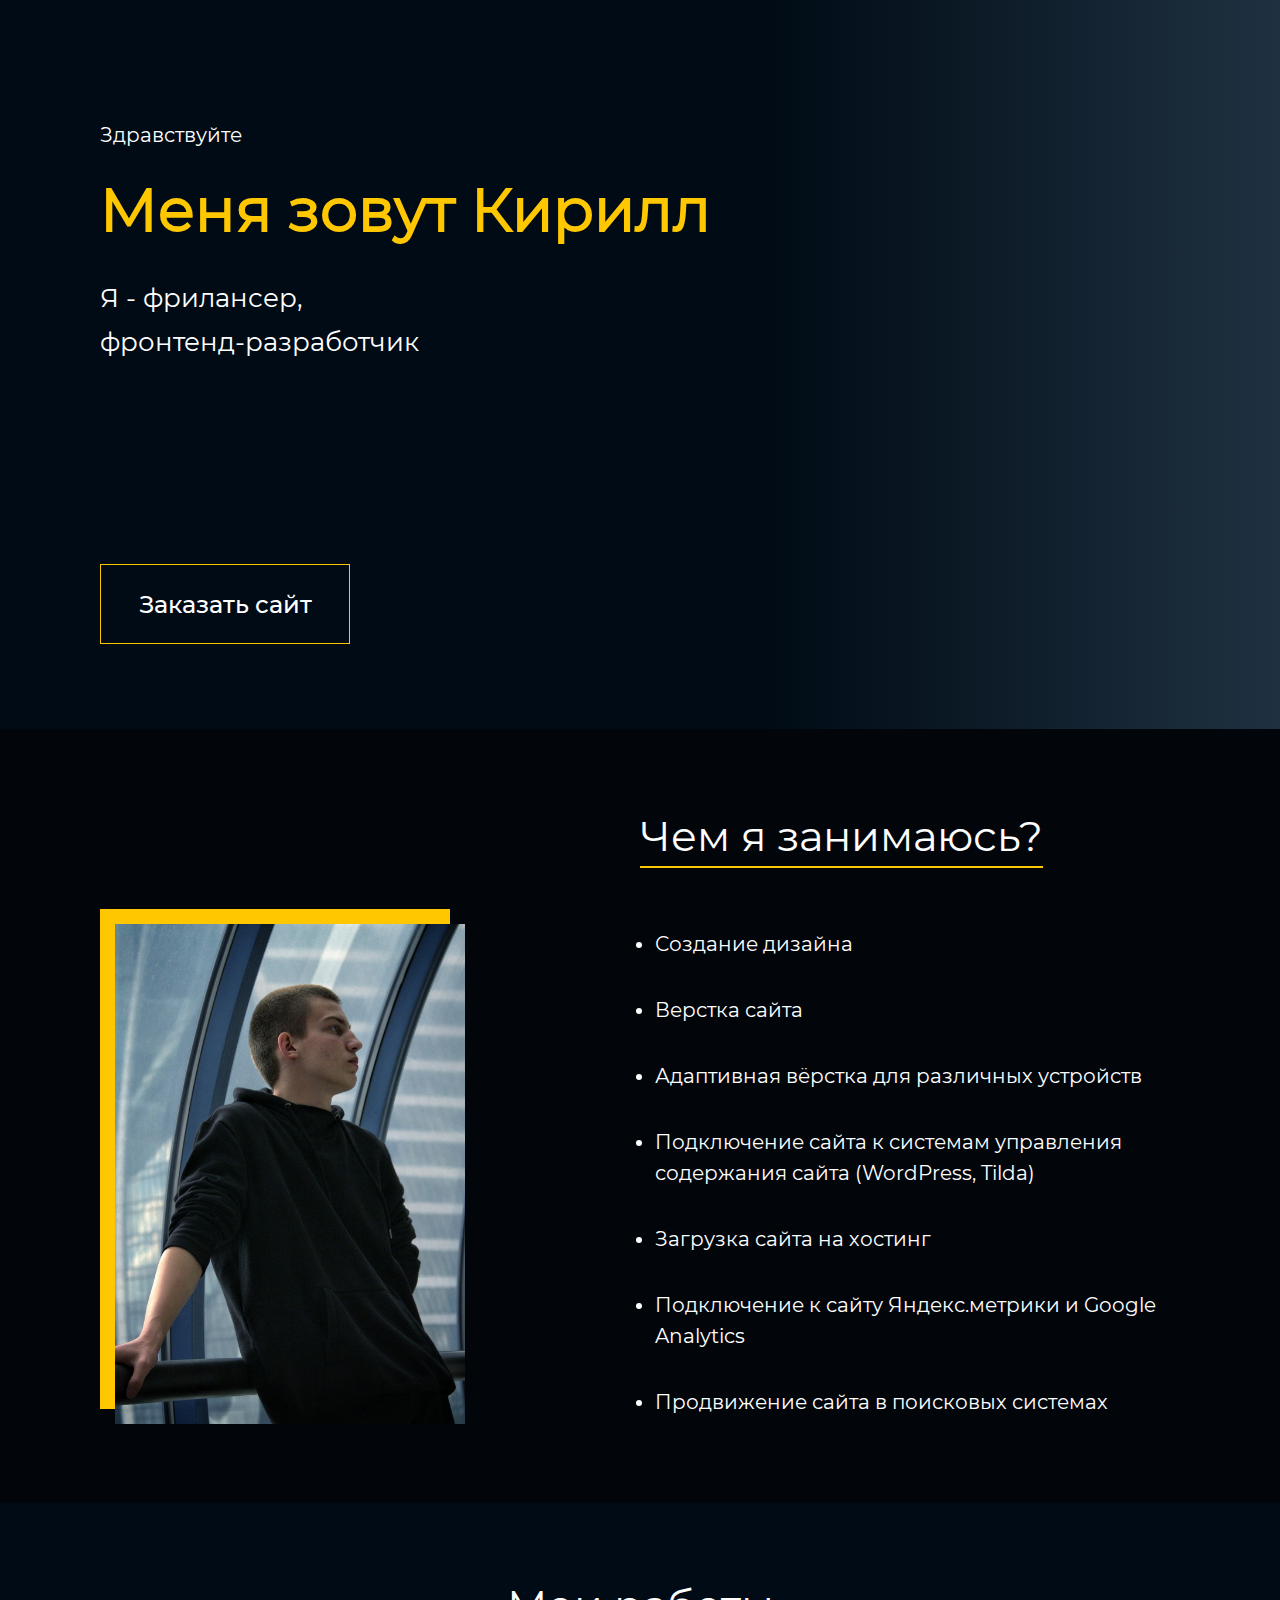
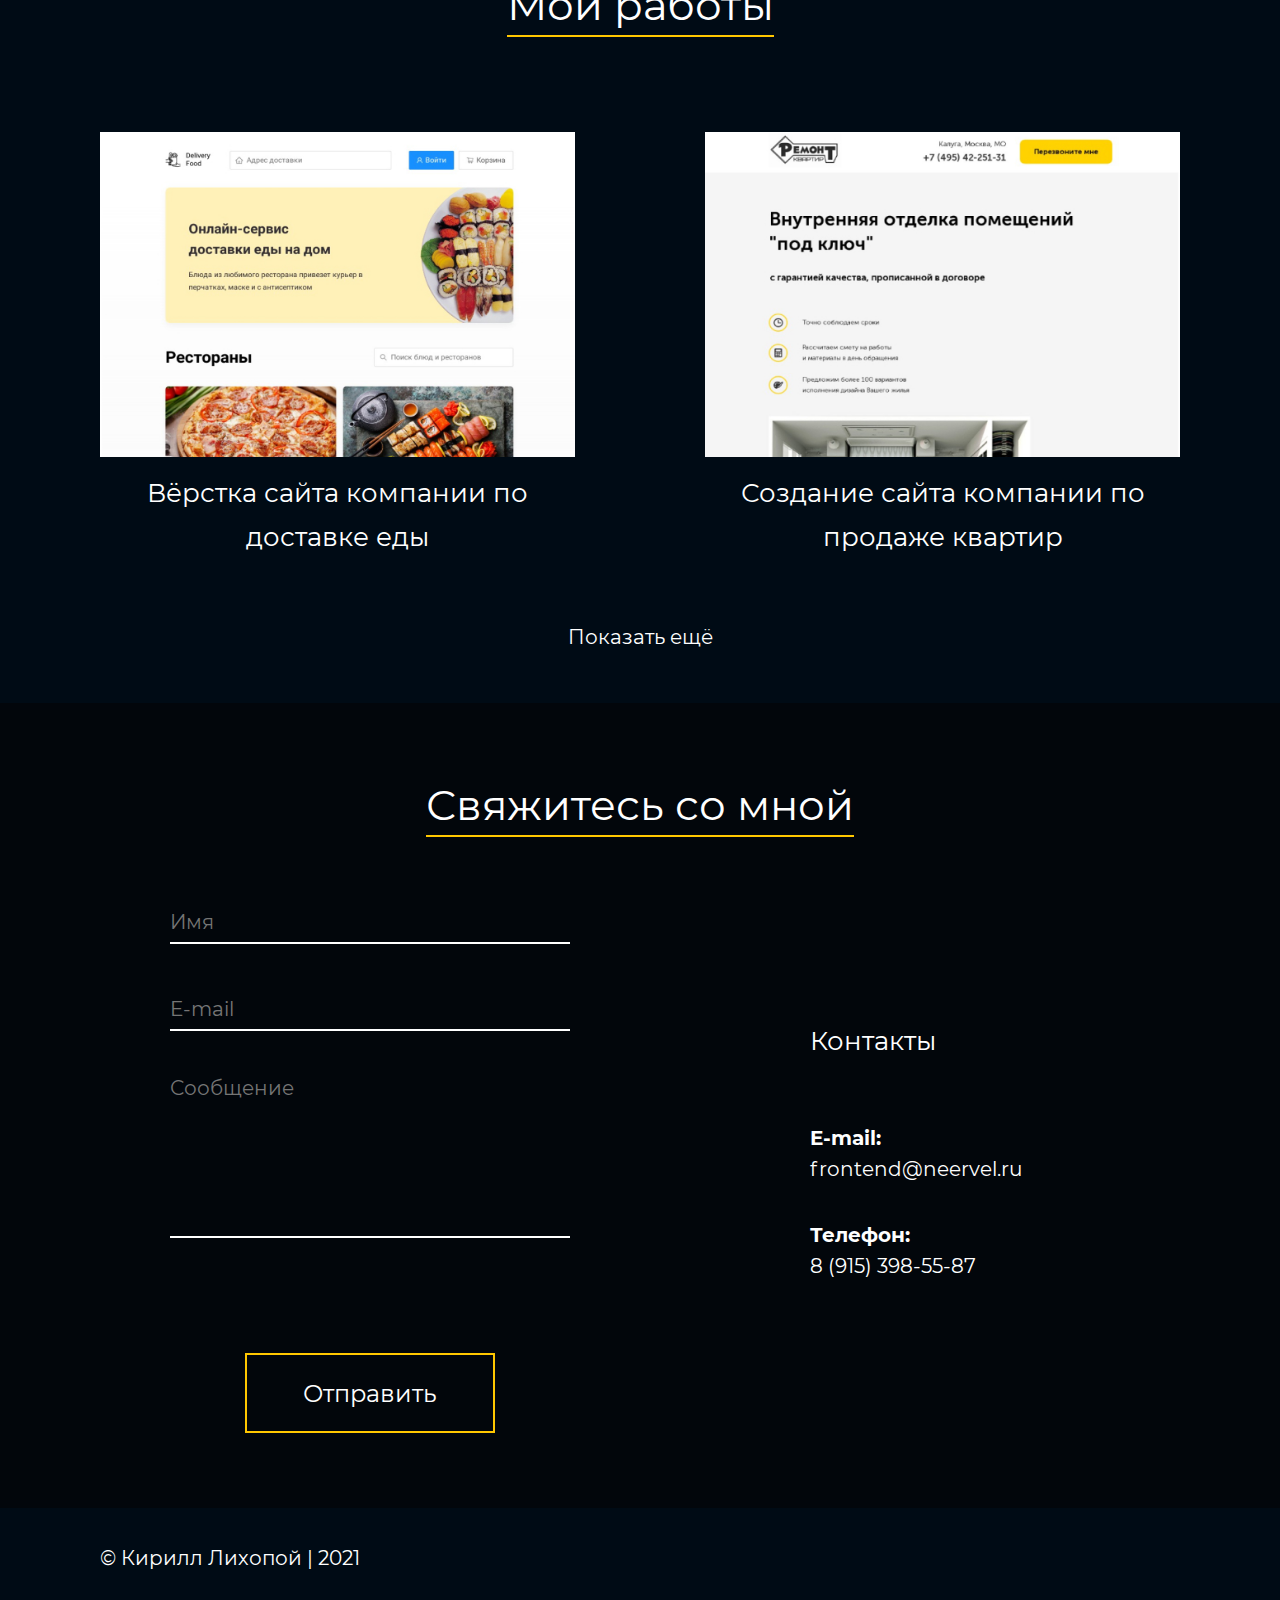
==== index.html @ 9862e2ae "change img & text in form" ====
<!DOCTYPE html>
<html lang="ru">
<head>
  <meta charset="UTF-8">
  <meta name="viewport" content="width='device-width', initial-scale=1.0">
  <link rel="stylesheet" href="css/style.css">
  <link rel="icon" href="img/logo.svg">
  <title>Фронтентд-разработчик | Neervel</title>
  <meta name="description" content="
  Фронтенд-разработчик Лихопой Кирилл. Занимаюсь созданием дизайна и версткой сайтов">
  <!-- Yandex.Metrika counter -->
  <script type="text/javascript" >
    (function(m,e,t,r,i,k,a){m[i]=m[i]||function(){(m[i].a=m[i].a||[]).push(arguments)};
    m[i].l=1*new Date();k=e.createElement(t),a=e.getElementsByTagName(t)[0],k.async=1,k.src=r,a.parentNode.insertBefore(k,a)})
    (window, document, "script", "https://mc.yandex.ru/metrika/tag.js", "ym");

    ym(68700280, "init", {
          clickmap:true,
          trackLinks:true,
          accurateTrackBounce:true,
          webvisor:true
    });
  </script>
  <noscript><div><img src="https://mc.yandex.ru/watch/68700280" style="position:absolute; left:-9999px;" alt="" /></div></noscript>
  <!-- /Yandex.Metrika counter -->
</head>
<body>
  <div class="hero">
    <div class="container">
      <div class="hero-block">
        <div class="hero-main">
          <div class="hero-text ">
            <p class="hero-text__intro text">Здравствуйте</p>
            <h1 class="hero-text__title title">Меня зовут Кирилл</h1>
            <p class="hero-text__subtitle subtitle">Я - фрилансер, фронтенд-разработчик</p>
          </div>
          <div class="hero-buttons">
            <button id="order" class="hero__order button">Заказать сайт</button>
          </div>
        </div>
      </div>
    </div>
  </div>
  <!-- /.hero -->
  <div class="skills">
    <div class="container">
      <div class="skills-block">
        <div class="skills-img">
          
        </div>
        <div class="skills-text">
          <p class="skills__title pre-title">Чем я занимаюсь?</p>
          <ul class="skills-list">
            <li class="skills-list__item text">Создание дизайна</li>
            <li class="skills-list__item text">Верстка сайта</li>
            <li class="skills-list__item text">Адаптивная вёрстка для различных устройств</li>
            <li class="skills-list__item text">Подключение сайта к системам управления содержания сайта (WordPress, Tilda)</li>
            <li class="skills-list__item text">Загрузка сайта на хостинг</li>
            <li class="skills-list__item text">Подключение к сайту Яндекс.метрики и Google Analytics</li>
            <li class="skills-list__item text">Продвижение сайта в поисковых системах</li>
          </ul>
        </div>
      </div>
    </div>
  </div>
  <!-- /.skills -->
  <div class="works">
    <div class="container">
      <div id="worksBlock" class="works-block">
        <p class="works__title pre-title">Мои работы</p>
        <div class="works-cards">
          <div id="card" class="works-card">
            <div id="cardInfo" class="works-card-info hidden">
              <div class="works-card-content">
                <p class="works-card-info__text text">Lorem ipsum dolor sit amet consectetur adipisicing elit. Inventore, iure.</p>
                <a href="https://neervel.github.io/delivery_food/" class="works-card-info__link" target="blank">Ссылка</a>
              </div>
            </div>
            <img src="img/card-1.jpg" alt="card-1" class="works-card__img">
            <p class="works-card__text subtitle">Вёрстка сайта компании по доставке еды</p>
          </div>
          <!-- /.card-1 -->
          <div class="works-card">
            <div id="cardInfo" class="works-card-info hidden">
              <div class="works-card-content">
                <p class="works-card-info__text text">Lorem ipsum dolor sit amet consectetur adipisicing elit. Inventore, iure.</p>
                <a href="https://neervel.github.io/web-work/" class="works-card-info__link" target="blank">Ссылка</a>
              </div>
            </div>
            <img src="img/card-2.jpg" alt="card-2" class="works-card__img">
            <p class="works-card__text subtitle">Создание сайта компании по продаже квартир</p>
          </div>
          <!-- /.card-2 -->
        </div>
        
        <div id="hiddenCards" class="works-hidden">
          <div id="card" class="works-card">
            <div id="cardInfo" class="works-card-info hidden">
              <div class="works-card-content">
                <p class="works-card-info__text text">Lorem ipsum dolor sit amet consectetur adipisicing elit. Inventore, iure.</p>
                <a href="https://neervel.github.io/wine_universe/" class="works-card-info__link" target="blank">Ссылка</a>
              </div>
            </div>
            <img src="img/card-3.jpg" alt="card-3" class="works-card__img">
            <p class="works-card__text subtitle">Вёрстка сайта на тематику вина</p>
          </div>
          <!-- /.card-3 -->
          <div id="card" class="works-card last">
            <div id="cardInfo" class="works-card-info hidden">
              <div class="works-card-content">
                <p class="works-card-info__text text">Lorem ipsum dolor sit amet consectetur adipisicing elit. Inventore, iure.</p>
                <a href="https://neervel.github.io/spacexyz/" class="works-card-info__link" target="blank">Ссылка</a>
              </div>
            </div>
            <img src="img/card-4.jpg" alt="card-4" class="works-card__img">
            <p class="works-card__text subtitle">Редизайн сайта компании SpaceX</p>
          </div>
          <!-- /.card-4 -->
        </div>
        <p id="showMore" class="works__more text">Показать ещё</p>
      </div>
    </div>
  </div>
  <!-- /.works -->
  <div class="contacts">
    <div class="container">
      <div id="contactsBlock" class="contacts-block">
        <p class="contacts__title pre-title">Свяжитесь со мной</p>
        <div class="contacts-main">
          <form action="php/mail.php" method="POST" id="form" class="contacts-form">
            <input name="name" id="nameInput" type="text" placeholder="Имя" class="contacts-form__name">
            <input name="email" type="text" placeholder="E-mail" class="contacts-form__mail">
            <textarea name="message" id="message" rows="10" cols="45" class="contacts-form__msg scrollpane" placeholder="Сообщение"></textarea>
            <button type="submit" class="contacts-form__button button" ym(68700280,'reachGoal','sendFeedback')>Отправить</button>
          </form>
          <div class="contacts-text">
            <div class="contacts-text-main">
              <p class="contacts-text__title subtitle">Контакты</p>
              <div class="contacts-text-email">
                <p class="contacts-text-email__title text">E-mail:</p>
                <a href="mailto:frontend@neervel.ru" class="contacts-text-email__text text">frontend@neervel.ru</a>
              </div>
              <div class="contacts-text-phone">
                <p class="contacts-text-phone__title text">Телефон:</p>
                <a href="tel:89153985587" class="contacts-text-phone__text text">8 (915) 398-55-87</a>
              </div>
            </div>
          </div>
        </div>
      </div>
    </div>
  </div>
  <!-- /.contacts -->
  <div class="footer">
    <div class="container">
      <p class="footer-text text">© Кирилл Лихопой | 2021</p>
    </div>
  </div>
  <!-- /.footer -->
  <script src="js/jquery.min.js"></script>
  <script src="js/jquery.validate.min.js"></script>
  <script src="js/script.js"></script>
</body>
</html>
---- css/style.css ----
@font-face {
  font-family: "Montserrat";
  src: url("../fonts/Montserrat-Regular.ttf") format("truetype");
  font-style: normal;
  font-weight: normal;
}

@font-face {
  font-family: "Montserrat-Bold";
  src: url("../fonts/Montserrat-Bold.ttf") format("truetype");
  font-style: normal;
  font-weight: normal;
}

@font-face {
  font-family: "Montserrat-Medium";
  src: url("../fonts/Montserrat-Medium.ttf") format("truetype");
  font-style: normal;
  font-weight: normal;
}

body, h1, h2, h3, h4, h5, h6, p {
  margin: 0;
}

body {
  -webkit-box-sizing: border-box;
          box-sizing: border-box;
  color: #ffffff;
  font-family: Montserrat, sans-serif;
  cursor: default;
}

input.error, textarea.error {
  margin-bottom: 10px;
  border-bottom: 2px solid red;
}

#nameInput-error, #email-error, #message-error {
  height: 20px;
  margin-bottom: 15px;
  font-size: 16px;
  text-align: center;
}

@media (max-width: 860px) {
  #nameInput-error, #email-error, #message-error {
    max-width: 300px;
    font-size: 16px;
  }
}

@media (max-width: 640px) {
  #nameInput-error, #email-error, #message-error {
    font-size: 15px;
  }
}

@media (max-width: 460px) {
  #nameInput-error, #email-error, #message-error {
    font-size: 14px;
  }
}

.container {
  margin: 0 100px;
}

.button {
  height: 80px;
  width: 250px;
  border: none;
  font-size: 24px;
  text-align: center;
  font-family: Montserrat, sans-serif;
}

.button:focus {
  outline: none;
}

.button:hover {
  cursor: pointer;
}

a {
  color: #ffffff;
  text-decoration: none;
}

.title {
  font-size: 60px;
}

.pre-title {
  font-size: 42px;
  line-height: 54px;
  position: relative;
}

.pre-title::after {
  position: absolute;
  content: "";
  height: 2px;
  width: 100%;
  background-color: #FFC700;
  left: 0;
  bottom: -5px;
}

.subtitle {
  font-size: 26px;
  line-height: 44px;
}

.text {
  font-size: 20px;
  line-height: 31px;
}

.footer {
  background-color: #000B15;
  height: 100px;
  display: -webkit-box;
  display: -ms-flexbox;
  display: flex;
  -webkit-box-align: center;
      -ms-flex-align: center;
          align-items: center;
  -webkit-box-pack: justify;
      -ms-flex-pack: justify;
          justify-content: space-between;
}

.hidden {
  opacity: 0;
  visibility: hidden;
  -webkit-transition: .2s;
  transition: .2s;
}

.visible {
  opacity: 1;
  visibility: visible;
  -webkit-transition: 0.2s;
  transition: 0.2s;
}

@media (max-width: 1200px) {
  .container {
    margin: 0 75px;
  }
  .button {
    height: 70px;
    width: 230px;
    font-size: 22px;
  }
}

@media (max-width: 860px) {
  .container {
    margin: 0 50px;
  }
  .title {
    font-size: 45px;
  }
  .pre-title {
    font-size: 28px;
    line-height: 48px;
  }
  .subtitle {
    font-size: 22px;
    line-height: 37px;
  }
  .text {
    font-size: 18px;
    line-height: 27px;
  }
  .button {
    height: 60px;
    width: 190px;
    font-size: 18px;
  }
  .footer {
    height: 80px;
  }
  .footer-text {
    font-size: 18px;
  }
}

@media (max-width: 640px) {
  .container {
    margin: 0 auto;
    width: 90%;
  }
  .button {
    height: 50px;
    width: 160px;
    font-size: 16px;
    border: 1px solid #FFC700;
  }
  .title {
    font-size: 30px;
  }
  .pre-title {
    font-size: 24px;
    line-height: 41px;
  }
  .subtitle {
    font-size: 20px;
    line-height: 34px;
  }
  .text {
    font-size: 18px;
    line-height: 31px;
  }
}

@media (max-width: 460px) {
  .button {
    height: 50px;
    width: 150px;
    font-size: 14px;
  }
  .title {
    font-size: 26px;
  }
  .pre-title {
    font-size: 20px;
    line-height: 34px;
  }
  .subtitle {
    font-size: 18px;
    line-height: 31px;
  }
  .text {
    font-size: 16px;
    line-height: 27px;
  }
  .footer {
    height: 60px;
  }
  .footer-text {
    font-size: 14px;
  }
}

.hero {
  background-color: #000B15;
  background: -webkit-gradient(linear, left top, right top, color-stop(60%, #000B15), to(#1F3141));
  background: linear-gradient(90deg, #000B15 60%, #1F3141 100%);
}

.hero-block {
  display: -webkit-box;
  display: -ms-flexbox;
  display: flex;
  -webkit-box-align: center;
      -ms-flex-align: center;
          align-items: center;
  -webkit-box-pack: justify;
      -ms-flex-pack: justify;
          justify-content: space-between;
  background: url(../img/me.png);
  background-size: contain;
  background-size: 600px;
  background-repeat: no-repeat;
  background-position-x: right;
  background-position-y: bottom;
}

.hero-text {
  margin-top: 120px;
  margin-bottom: 200px;
}

.hero-text__intro {
  margin-bottom: 22px;
}

.hero-text__title {
  color: #FFC700;
  margin-bottom: 30px;
}

.hero-text__subtitle {
  max-width: 350px;
}

.hero-buttons {
  margin-bottom: 85px;
}

.hero__order {
  background-color: rgba(0, 0, 0, 0);
  color: #ffffff;
  font-family: Montserrat-Medium, sans-serif;
  -webkit-transition: 0.3s;
  transition: 0.3s;
  border: 1px solid #FFC700;
}

.hero__order:hover {
  background-color: #FFC700;
  color: #000000;
  border: 2px solid #FFC700;
  font-family: Montserrat-Medium, sans-serif;
  -webkit-transition: 0.3s;
  transition: 0.3s;
}

.hero__works {
  font-size: 24px;
  margin-right: 0;
  background-color: rgba(0, 0, 0, 0);
  color: #ffffff;
  font-family: Montserrat-Medium, sans-serif;
  -webkit-transition: 0.3s;
  transition: 0.3s;
  display: inline-block;
  position: relative;
}

.hero__works::after {
  position: absolute;
  content: "";
  height: 1px;
  width: 0%;
  background-color: #ffffff;
  left: 0;
  bottom: -5px;
  -webkit-transition: 0.2s;
  transition: 0.2s;
}

.hero__works:hover {
  cursor: pointer;
}

.hero__works:hover::after {
  width: 100%;
}

@media (max-width: 1240px) {
  .hero-block {
    background-size: 460px;
  }
}

@media (max-width: 1200px) {
  .hero-text {
    margin-top: 120px;
    margin-bottom: 150px;
  }
  .hero-text__subtitle {
    max-width: 350px;
  }
  .hero__works {
    font-size: 22px;
  }
}

@media (max-width: 1080px) {
  .hero-block {
    background-size: 400px;
  }
}

@media (max-width: 860px) {
  .hero-block {
    background-size: 300px;
  }
  .hero-text {
    margin-top: 100px;
    margin-bottom: 120px;
  }
  .hero-text__subtitle {
    max-width: 270px;
  }
  .hero-buttons {
    margin-bottom: 80px;
  }
  .hero__order {
    margin-right: 25px;
  }
  .hero__works {
    font-size: 18px;
  }
}

@media (max-width: 640px) {
  .hero-block {
    background: none;
  }
  .hero-text {
    margin-top: 70px;
    margin-bottom: 70px;
  }
  .hero-text__subtitle {
    max-width: 250px;
  }
  .hero__order {
    margin-right: 0;
  }
  .hero__order:hover {
    background-color: rgba(0, 0, 0, 0);
    border: 1px solid #FFC700;
    color: #ffffff;
    -webkit-transform: none;
            transform: none;
  }
  .hero__works {
    display: none;
  }
}

@media (max-width: 460px) {
  .hero-text {
    margin: 50px 0;
  }
  .hero-text__intro {
    margin-bottom: 15px;
  }
  .hero-text__title {
    margin-bottom: 10px;
  }
  .hero-text__subtitle {
    max-width: 230px;
  }
  .hero-buttons {
    max-width: 130px;
    margin-bottom: 50px;
  }
}

.skills {
  background-color: #02060B;
}

.skills-block {
  display: -webkit-box;
  display: -ms-flexbox;
  display: flex;
  -webkit-box-align: center;
      -ms-flex-align: center;
          align-items: center;
  -webkit-box-pack: justify;
      -ms-flex-pack: justify;
          justify-content: space-between;
}

.skills-img {
  margin-top: 115px;
  height: 500px;
  width: 350px;
  margin-left: 15px;
  position: relative;
}

.skills-img::before, .skills-img::after {
  position: absolute;
  content: "";
  height: 500px;
  width: 350px;
}

.skills-img::before {
  left: -15px;
  bottom: 15px;
  background-color: #FFC700;
  -webkit-transition: 0.2s;
  transition: 0.2s;
}

.skills-img::after {
  left: 0;
  bottom: 0;
  background: url("../img/about.jpg");
  background-size: cover;
  background-position-x: -50px;
}

.skills-img:hover::before {
  left: -20px;
  bottom: 20px;
}

.skills-text {
  margin-top: 80px;
  margin-bottom: 50px;
  -ms-flex-preferred-size: 50%;
      flex-basis: 50%;
}

.skills__title {
  margin-bottom: 50px;
  display: inline-block;
}

.skills-list {
  padding-left: 15px;
  max-width: 550px;
}

.skills-list__item {
  margin-bottom: 35px;
}

@media (max-width: 1200px) {
  .skills-text {
    -ms-flex-preferred-size: 50%;
        flex-basis: 50%;
  }
  .skills-list {
    max-width: 400px;
  }
  .skills-list__item {
    margin-bottom: 25px;
  }
  .skills-img {
    margin-top: 80px;
    height: 450px;
    width: 325px;
  }
  .skills-img::before, .skills-img::after {
    height: 450px;
    width: 325px;
  }
}

@media (max-width: 1000px) {
  .skills-text {
    margin-top: 50px;
  }
  .skills__title {
    margin-bottom: 35px;
  }
  .skills-img {
    margin-top: 50px;
    height: 400px;
    width: 300px;
  }
  .skills-img::before, .skills-img::after {
    height: 400px;
    width: 300px;
  }
}

@media (max-width: 860px) {
  .skills-img {
    margin-right: 60px;
    height: 350px;
    width: 225px;
  }
  .skills-img::before, .skills-img::after {
    height: 350px;
    width: 225px;
  }
  .skills__title {
    margin-bottom: 20px;
  }
  .skills-list {
    padding-left: 0;
  }
  .skills-list__item {
    margin-bottom: 15px;
  }
}

@media (max-width: 640px) {
  .skills-img {
    display: none;
  }
  .skills-text {
    margin: 0 auto;
    max-width: 350px;
    -ms-flex-preferred-size: 100%;
        flex-basis: 100%;
    margin-top: 25px;
    margin-bottom: 25px;
    text-align: center;
  }
  .skills-list {
    list-style: none;
  }
  .skills-list__item {
    margin-bottom: 45px;
  }
}

@media (max-width: 460px) {
  .skills-text {
    max-width: 275px;
  }
}

.works {
  background-color: #000B15;
}

.works-block {
  display: -webkit-box;
  display: -ms-flexbox;
  display: flex;
  -webkit-box-align: center;
      -ms-flex-align: center;
          align-items: center;
  -webkit-box-pack: justify;
      -ms-flex-pack: justify;
          justify-content: space-between;
  -webkit-box-orient: vertical;
  -webkit-box-direction: normal;
      -ms-flex-flow: column;
          flex-flow: column;
  -webkit-box-pack: center;
      -ms-flex-pack: center;
          justify-content: center;
  padding-top: 75px;
  padding-bottom: 50px;
}

.works-title {
  display: inline-block;
}

.works-hidden {
  width: 100%;
  display: -webkit-box;
  display: -ms-flexbox;
  display: flex;
  -webkit-box-align: center;
      -ms-flex-align: center;
          align-items: center;
  -webkit-box-pack: justify;
      -ms-flex-pack: justify;
          justify-content: space-between;
  display: none;
  -ms-flex-wrap: wrap;
      flex-wrap: wrap;
}

.works-card {
  width: 570px;
  height: 510px;
  margin-bottom: 90px;
  -webkit-transition: -webkit-transform 0.2s linear;
  transition: -webkit-transform 0.2s linear;
  transition: transform 0.2s linear;
  transition: transform 0.2s linear, -webkit-transform 0.2s linear;
  position: relative;
}

.works-card:hover {
  cursor: pointer;
}

.works-card:nth-child(odd) {
  margin-right: 50px;
}

.works-card__img {
  height: 400px;
  width: 570px;
}

.works-card__text {
  margin: 0 auto;
  padding-top: 10px;
  height: 100px;
  max-width: 405px;
  text-align: center;
}

.works-card-info {
  position: absolute;
  left: 0;
  top: 0;
  width: 100%;
  height: 400px;
  background-color: rgba(0, 0, 0, 0.8);
}

.works-card-info__text {
  margin-bottom: 50px;
}

.works-card-content {
  padding: 50px 30px;
}

.works-card:hover {
  -webkit-transform: scale(1.05);
          transform: scale(1.05);
}

.works-cards {
  margin-top: 100px;
  display: -webkit-box;
  display: -ms-flexbox;
  display: flex;
  -webkit-box-align: center;
      -ms-flex-align: center;
          align-items: center;
  -webkit-box-pack: justify;
      -ms-flex-pack: justify;
          justify-content: space-between;
  -ms-flex-wrap: wrap;
      flex-wrap: wrap;
  width: 100%;
}

.works-hide {
  display: -webkit-box;
  display: -ms-flexbox;
  display: flex;
  -webkit-box-align: center;
      -ms-flex-align: center;
          align-items: center;
  -webkit-box-pack: justify;
      -ms-flex-pack: justify;
          justify-content: space-between;
  width: 100%;
  -ms-flex-wrap: wrap;
      flex-wrap: wrap;
}

.works__more {
  display: inline-block;
}

.works__more:hover {
  cursor: pointer;
}

@media (max-width: 1400px) {
  .works-card {
    width: 475px;
    height: 400px;
  }
  .works-card__img {
    height: 325px;
    width: 475px;
  }
  .works-card__text {
    height: 75px;
    max-width: 450px;
  }
  .works-card-info {
    height: 325px;
  }
}

@media (max-width: 1200px) {
  .works-card {
    width: 400px;
    height: 350px;
  }
  .works-card__img {
    height: 275px;
    width: 400px;
  }
  .works-card__text {
    height: 75px;
    max-width: 375px;
  }
  .works-card-info {
    height: 275px;
  }
}

@media (max-width: 1020px) {
  .works-hidden {
    -webkit-box-orient: vertical;
    -webkit-box-direction: normal;
        -ms-flex-flow: column;
            flex-flow: column;
  }
  .works-block {
    padding-top: 50px;
    padding-bottom: 40px;
  }
  .works-card {
    width: 575px;
    height: 510px;
    margin-bottom: 75px;
  }
  .works-card:nth-child(odd) {
    margin-right: 0;
  }
  .works-card__img {
    height: 400px;
    width: 575px;
  }
  .works-card__text {
    height: 100px;
    max-width: 405px;
  }
  .works-card-info {
    height: 400px;
  }
  .works-cards {
    margin-top: 75px;
    -webkit-box-orient: vertical;
    -webkit-box-direction: normal;
        -ms-flex-flow: column;
            flex-flow: column;
  }
  .works-hide {
    -webkit-box-orient: vertical;
    -webkit-box-direction: normal;
        -ms-flex-flow: column;
            flex-flow: column;
  }
}

@media (max-width: 860px) {
  .works-card {
    width: 475px;
    height: 400px;
  }
  .works-card__img {
    height: 325px;
    width: 475px;
  }
  .works-card__text {
    height: 75px;
    max-width: 450px;
  }
  .works-card-info {
    height: 325px;
  }
}

@media (max-width: 640px) {
  .works-block {
    padding-bottom: 30px;
  }
  .works-card {
    width: 400px;
    height: 350px;
    margin-bottom: 50px;
  }
  .works-card__img {
    height: 275px;
    width: 400px;
  }
  .works-card__text {
    height: 75px;
    max-width: 375px;
  }
  .works-card-info {
    height: 275px;
  }
}

@media (max-width: 460px) {
  .works-card {
    width: 280px;
    height: 275px;
  }
  .works-card__img {
    height: 200px;
    width: 280px;
  }
  .works-card__text {
    height: 75px;
    max-width: 250px;
  }
  .works-card-info {
    height: 200px;
  }
  .works-card-content {
    padding: 20px 20px;
  }
  .works-cards {
    margin-bottom: 50px;
  }
}

.contacts {
  background-color: #02060B;
}

.contacts-block {
  padding: 75px 0;
  display: -webkit-box;
  display: -ms-flexbox;
  display: flex;
  -webkit-box-align: center;
      -ms-flex-align: center;
          align-items: center;
  -webkit-box-pack: justify;
      -ms-flex-pack: justify;
          justify-content: space-between;
  -webkit-box-orient: vertical;
  -webkit-box-direction: normal;
      -ms-flex-flow: column;
          flex-flow: column;
}

.contacts__title {
  margin-bottom: 70px;
}

.contacts-main {
  display: -webkit-box;
  display: -ms-flexbox;
  display: flex;
  -webkit-box-align: center;
      -ms-flex-align: center;
          align-items: center;
  -webkit-box-pack: justify;
      -ms-flex-pack: justify;
          justify-content: space-between;
  -webkit-box-pack: center;
      -ms-flex-pack: center;
          justify-content: center;
  width: 100%;
  -ms-flex-wrap: wrap;
      flex-wrap: wrap;
}

.contacts-form {
  display: -webkit-box;
  display: -ms-flexbox;
  display: flex;
  -webkit-box-align: center;
      -ms-flex-align: center;
          align-items: center;
  -webkit-box-pack: justify;
      -ms-flex-pack: justify;
          justify-content: space-between;
  -webkit-box-orient: vertical;
  -webkit-box-direction: normal;
      -ms-flex-flow: column;
          flex-flow: column;
  -ms-flex-preferred-size: 50%;
      flex-basis: 50%;
}

.contacts-form__name, .contacts-form__mail, .contacts-form__msg {
  padding: 0;
  font-family: Montserrat, sans-serif;
  font-size: 20px;
  color: #ffffff;
  width: 400px;
  max-width: 400px;
  margin-bottom: 45px;
  height: 40px;
  background-color: rgba(0, 0, 0, 0);
  border: none;
  border-bottom: 2px solid #ffffff;
  -webkit-transition: border-color 0.2s linear;
  transition: border-color 0.2s linear;
}

.contacts-form__name:hover, .contacts-form__mail:hover, .contacts-form__msg:hover {
  cursor: text;
}

.contacts-form__name:focus, .contacts-form__mail:focus, .contacts-form__msg:focus {
  outline: none;
  border-bottom: 2px solid #FFC700;
}

.contacts-form__msg {
  height: 160px;
  resize: none;
  overflow: auto;
}

.contacts-form__button {
  margin-top: 70px;
  background-color: rgba(0, 0, 0, 0);
  border: 2px solid #FFC700;
  color: #ffffff;
  -webkit-transition: 0.3s;
  transition: 0.3s;
}

.contacts-form__button:hover {
  background-color: #FFC700;
  color: #000000;
}

.contacts-form__button:active {
  -webkit-transform: scale(0.95);
          transform: scale(0.95);
}

.contacts-text {
  -ms-flex-preferred-size: 50%;
      flex-basis: 50%;
  height: 100%;
  width: 100%;
}

.contacts-text-main {
  margin: 0 auto;
  display: -webkit-box;
  display: -ms-flexbox;
  display: flex;
  -webkit-box-align: center;
      -ms-flex-align: center;
          align-items: center;
  -webkit-box-pack: justify;
      -ms-flex-pack: justify;
          justify-content: space-between;
  -webkit-box-orient: vertical;
  -webkit-box-direction: normal;
      -ms-flex-flow: column;
          flex-flow: column;
}

.contacts-text__title {
  margin-bottom: 60px;
  width: 200px;
}

.contacts-text-email, .contacts-text-phone {
  margin-bottom: 35px;
  width: 200px;
}

.contacts-text-email__text, .contacts-text-phone__text {
  -webkit-transition: .2s;
  transition: .2s;
}

.contacts-text-email__text:hover, .contacts-text-phone__text:hover {
  color: #FFC700;
}

.contacts-text-email__title, .contacts-text-phone__title {
  font-family: Montserrat-Bold, sans-serif;
}

@media (max-width: 960px) {
  .contacts-block {
    padding: 40px 0;
  }
  .contacts-main {
    -webkit-box-orient: vertical;
    -webkit-box-direction: normal;
        -ms-flex-flow: column;
            flex-flow: column;
  }
  .contacts-text {
    margin-top: 50px;
    -ms-flex-preferred-size: 100%;
        flex-basis: 100%;
  }
  .contacts-text-main {
    -webkit-box-orient: horizontal;
    -webkit-box-direction: normal;
        -ms-flex-flow: row;
            flex-flow: row;
    -ms-flex-wrap: wrap;
        flex-wrap: wrap;
    -webkit-box-pack: center;
        -ms-flex-pack: center;
            justify-content: center;
  }
  .contacts-text__title {
    margin-bottom: 30px;
    -ms-flex-preferred-size: 100%;
        flex-basis: 100%;
    text-align: center;
  }
  .contacts-text-phone, .contacts-text-email {
    -ms-flex-preferred-size: 50%;
        flex-basis: 50%;
    text-align: center;
  }
  .contacts-text__email {
    margin-right: 35px;
  }
}

@media (max-width: 640px) {
  .contacts-block {
    padding-bottom: 25px;
  }
  .contacts-form {
    width: 100%;
    -ms-flex-preferred-size: 100%;
        flex-basis: 100%;
  }
  .contacts-form__name, .contacts-form__mail, .contacts-form__msg {
    width: 80%;
    max-width: 300px;
  }
  .contacts-form__msg {
    height: 100px;
  }
  .contacts-form__button {
    margin-top: 30px;
  }
}

@media (max-width: 460px) {
  .contacts-text-phone, .contacts-text-email {
    -ms-flex-preferred-size: 100%;
        flex-basis: 100%;
  }
}

/*
 * CSS Styles that are needed by jScrollPane for it to operate correctly.
 *
 * Include this stylesheet in your site or copy and paste the styles below into your stylesheet - jScrollPane
 * may not operate correctly without them.
 */
.jspContainer {
  overflow: hidden;
  position: relative;
}

.jspPane {
  position: absolute;
}

.jspVerticalBar {
  background: red;
  height: 100%;
  position: absolute;
  right: 0;
  top: 0;
  width: 16px;
}

.jspHorizontalBar {
  background: red;
  bottom: 0;
  height: 16px;
  left: 0;
  position: absolute;
  width: 100%;
}

.jspCap {
  display: none;
}

.jspHorizontalBar .jspCap {
  float: left;
}

.jspTrack {
  background: #dde;
  position: relative;
}

.jspDrag {
  background: #bbd;
  cursor: pointer;
  left: 0;
  position: relative;
  top: 0;
}

.jspHorizontalBar .jspTrack,
.jspHorizontalBar .jspDrag {
  float: left;
  height: 100%;
}

.jspArrow {
  background: #50506d;
  cursor: pointer;
  direction: ltr;
  display: block;
  margin: 0;
  padding: 0;
  text-indent: -20000px;
}

.jspDisabled {
  background: #80808d;
  cursor: default;
}

.jspVerticalBar .jspArrow {
  height: 16px;
}

.jspHorizontalBar .jspArrow {
  float: left;
  height: 100%;
  width: 16px;
}

.jspVerticalBar .jspArrow:focus {
  border: 1px solid red;
  outline: none;
}

.jspCorner {
  background: #eeeef4;
  float: left;
  height: 100%;
}

/* Yuk! CSS Hack for IE6 3 pixel bug :( */
* html .jspCorner {
  margin: 0 -3px 0 0;
}
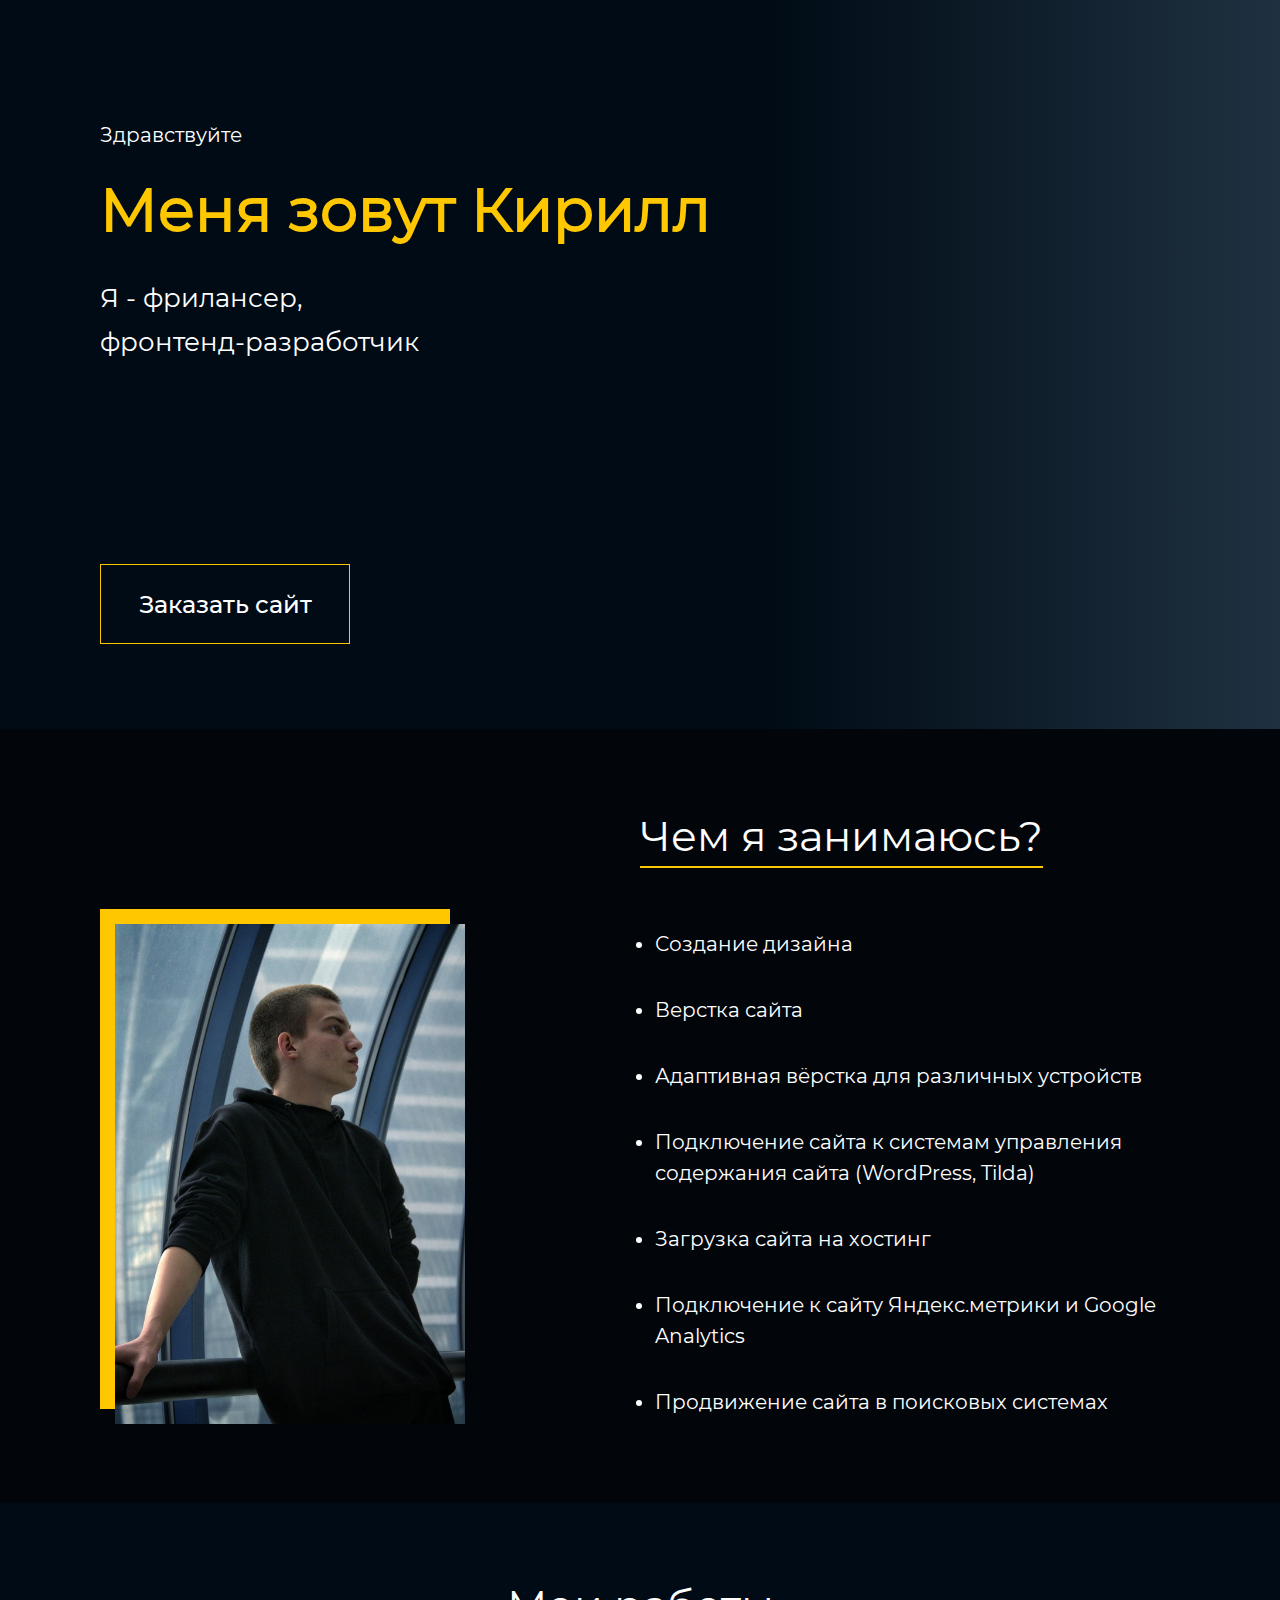
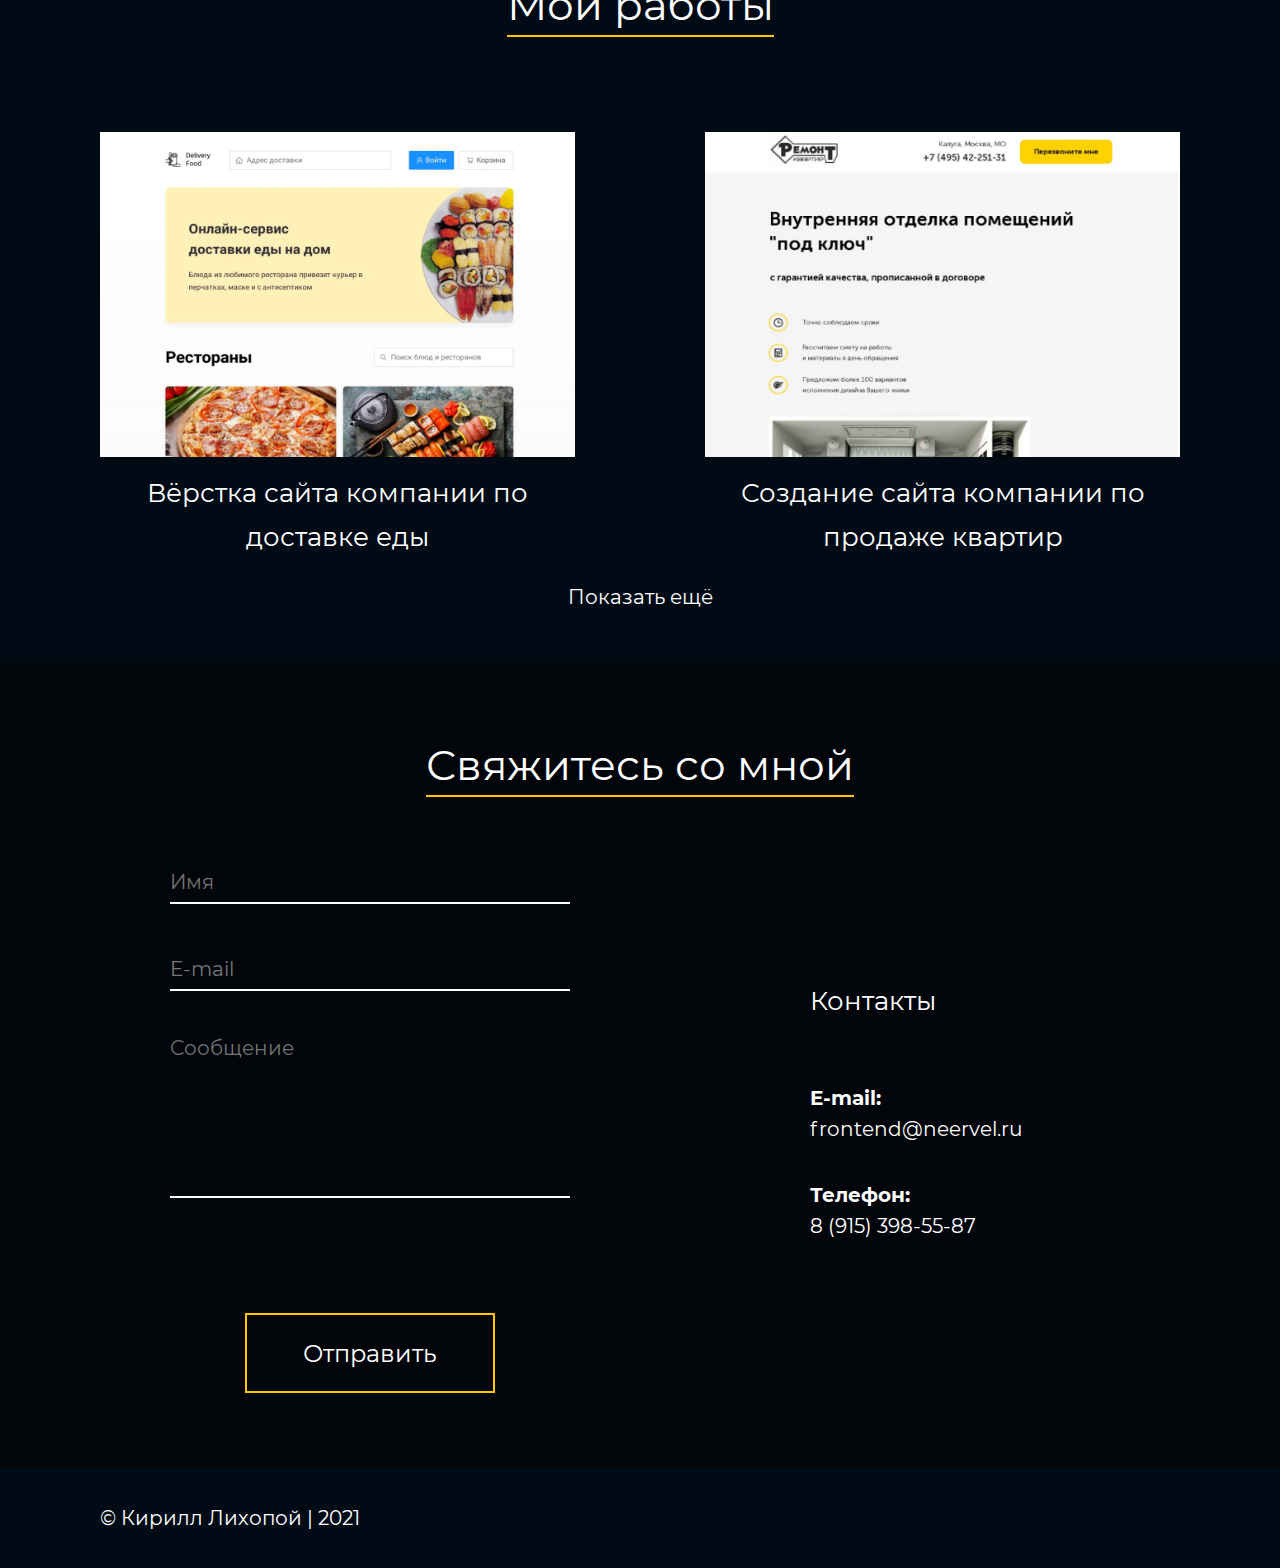
==== commit d16c7221: "fix hidden block" ====
--- a/index.html
+++ b/index.html
@@ -94,26 +94,28 @@
         </div>
         
         <div id="hiddenCards" class="works-hidden">
-          <div id="card" class="works-card">
-            <div id="cardInfo" class="works-card-info hidden">
-              <div class="works-card-content">
-                <p class="works-card-info__text text">Lorem ipsum dolor sit amet consectetur adipisicing elit. Inventore, iure.</p>
-                <a href="https://neervel.github.io/wine_universe/" class="works-card-info__link" target="blank">Ссылка</a>
+          <div class="works-hidden-block">
+            <div id="card" class="works-card">
+              <div id="cardInfo" class="works-card-info hidden">
+                <div class="works-card-content">
+                  <p class="works-card-info__text text">Lorem ipsum dolor sit amet consectetur adipisicing elit. Inventore, iure.</p>
+                  <a href="https://neervel.github.io/wine_universe/" class="works-card-info__link" target="blank">Ссылка</a>
+                </div>
               </div>
+              <img src="img/card-3.jpg" alt="card-3" class="works-card__img">
+              <p class="works-card__text subtitle">Вёрстка сайта на тематику вина</p>
             </div>
-            <img src="img/card-3.jpg" alt="card-3" class="works-card__img">
-            <p class="works-card__text subtitle">Вёрстка сайта на тематику вина</p>
-          </div>
-          <!-- /.card-3 -->
-          <div id="card" class="works-card last">
-            <div id="cardInfo" class="works-card-info hidden">
-              <div class="works-card-content">
-                <p class="works-card-info__text text">Lorem ipsum dolor sit amet consectetur adipisicing elit. Inventore, iure.</p>
-                <a href="https://neervel.github.io/spacexyz/" class="works-card-info__link" target="blank">Ссылка</a>
+            <!-- /.card-3 -->
+            <div id="card" class="works-card last">
+              <div id="cardInfo" class="works-card-info hidden">
+                <div class="works-card-content">
+                  <p class="works-card-info__text text">Lorem ipsum dolor sit amet consectetur adipisicing elit. Inventore, iure.</p>
+                  <a href="https://neervel.github.io/spacexyz/" class="works-card-info__link" target="blank">Ссылка</a>
+                </div>
               </div>
+              <img src="img/card-4.jpg" alt="card-4" class="works-card__img">
+              <p class="works-card__text subtitle">Редизайн сайта компании SpaceX</p>
             </div>
-            <img src="img/card-4.jpg" alt="card-4" class="works-card__img">
-            <p class="works-card__text subtitle">Редизайн сайта компании SpaceX</p>
           </div>
           <!-- /.card-4 -->
         </div>
--- a/css/style.css
+++ b/css/style.css
@@ -626,6 +626,10 @@
 
 .works-hidden {
   width: 100%;
+  display: none;
+}
+
+.works-hidden-block {
   display: -webkit-box;
   display: -ms-flexbox;
   display: flex;
@@ -635,7 +639,6 @@
   -webkit-box-pack: justify;
       -ms-flex-pack: justify;
           justify-content: space-between;
-  display: none;
   -ms-flex-wrap: wrap;
       flex-wrap: wrap;
 }
@@ -643,7 +646,7 @@
 .works-card {
   width: 570px;
   height: 510px;
-  margin-bottom: 90px;
+  margin-bottom: 50px;
   -webkit-transition: -webkit-transform 0.2s linear;
   transition: -webkit-transform 0.2s linear;
   transition: transform 0.2s linear;
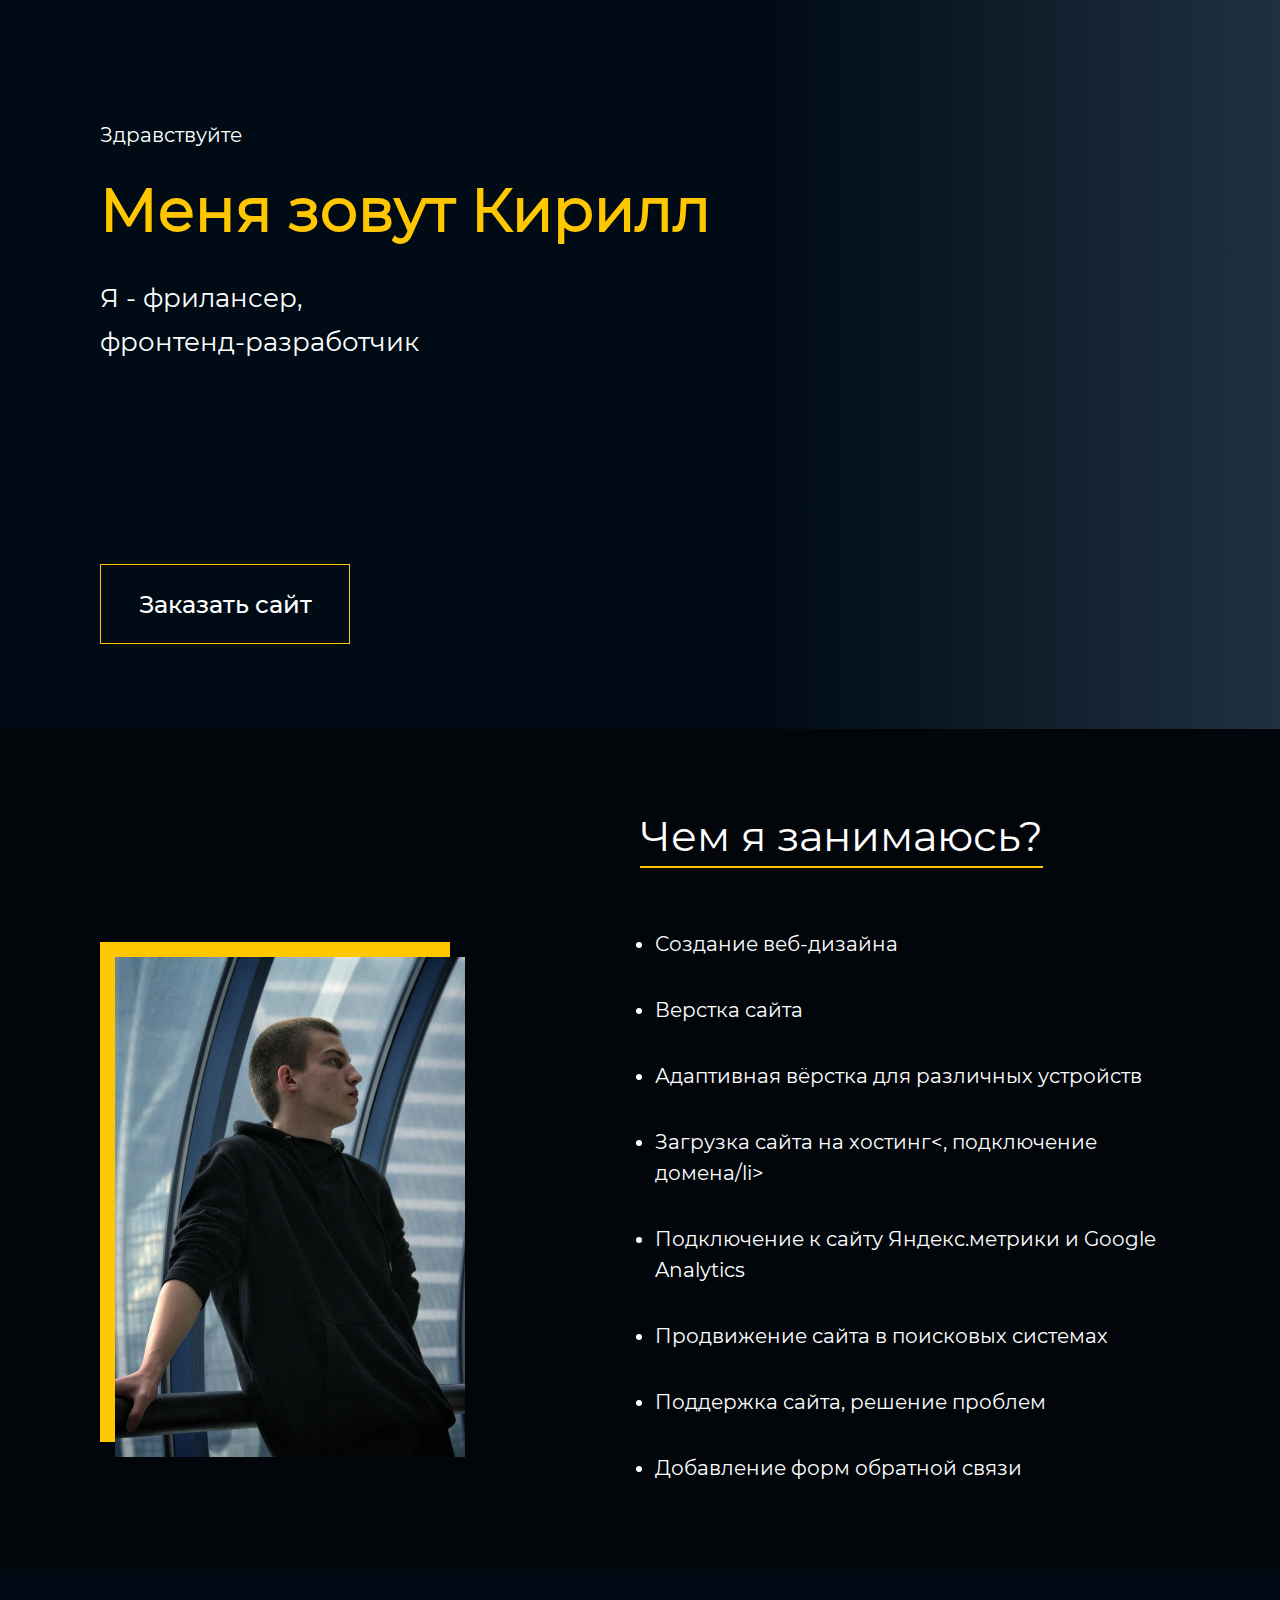
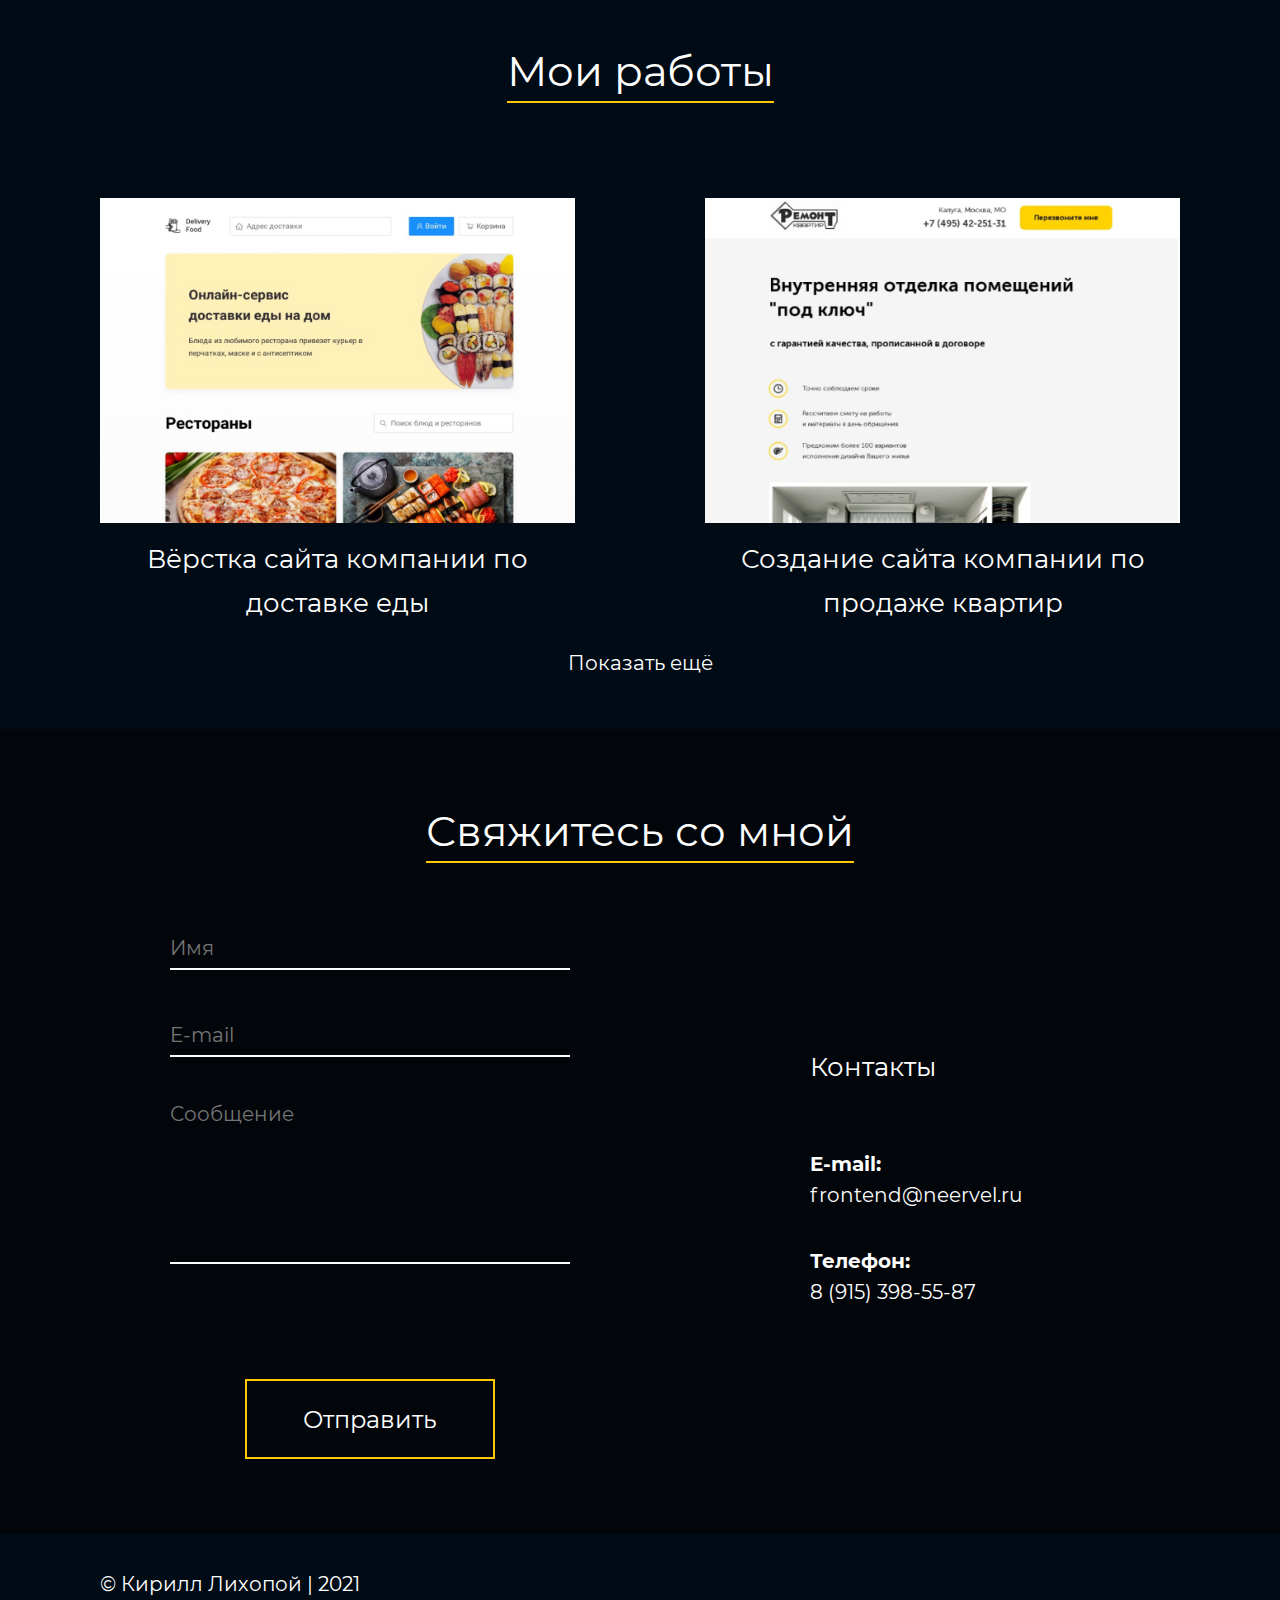
==== commit fbfb95f5: "add text to main page & delete script's trash" ====
--- a/index.html
+++ b/index.html
@@ -1,5 +1,5 @@
 <!DOCTYPE html>
-<html lang="ru">
+  <html lang="ru">
 <head>
   <meta charset="UTF-8">
   <meta name="viewport" content="width='device-width', initial-scale=1.0">
@@ -51,13 +51,14 @@
         <div class="skills-text">
           <p class="skills__title pre-title">Чем я занимаюсь?</p>
           <ul class="skills-list">
-            <li class="skills-list__item text">Создание дизайна</li>
+            <li class="skills-list__item text">Создание веб-дизайна</li>
             <li class="skills-list__item text">Верстка сайта</li>
             <li class="skills-list__item text">Адаптивная вёрстка для различных устройств</li>
-            <li class="skills-list__item text">Подключение сайта к системам управления содержания сайта (WordPress, Tilda)</li>
-            <li class="skills-list__item text">Загрузка сайта на хостинг</li>
+            <li class="skills-list__item text">Загрузка сайта на хостинг<, подключение домена/li>
             <li class="skills-list__item text">Подключение к сайту Яндекс.метрики и Google Analytics</li>
             <li class="skills-list__item text">Продвижение сайта в поисковых системах</li>
+            <li class="skills-list__item text">Поддержка сайта, решение проблем</li>
+            <li class="skills-list__item text">Добавление форм обратной связи</li>
           </ul>
         </div>
       </div>
@@ -131,7 +132,7 @@
         <div class="contacts-main">
           <form action="php/mail.php" method="POST" id="form" class="contacts-form">
             <input name="name" id="nameInput" type="text" placeholder="Имя" class="contacts-form__name">
-            <input name="email" type="text" placeholder="E-mail" class="contacts-form__mail">
+            <input name="email" type="email" placeholder="E-mail" class="contacts-form__mail">
             <textarea name="message" id="message" rows="10" cols="45" class="contacts-form__msg scrollpane" placeholder="Сообщение"></textarea>
             <button type="submit" class="contacts-form__button button" ym(68700280,'reachGoal','sendFeedback')>Отправить</button>
           </form>
--- a/css/style.css
+++ b/css/style.css
@@ -773,22 +773,28 @@
 }
 
 @media (max-width: 1020px) {
-  .works-hidden {
-    -webkit-box-orient: vertical;
-    -webkit-box-direction: normal;
-        -ms-flex-flow: column;
-            flex-flow: column;
-  }
   .works-block {
     padding-top: 50px;
     padding-bottom: 40px;
   }
+  .works-hidden-block {
+    display: -webkit-box;
+    display: -ms-flexbox;
+    display: flex;
+    -webkit-box-align: center;
+        -ms-flex-align: center;
+            align-items: center;
+    -webkit-box-pack: justify;
+        -ms-flex-pack: justify;
+            justify-content: space-between;
+    -webkit-box-pack: center;
+        -ms-flex-pack: center;
+            justify-content: center;
+  }
   .works-card {
     width: 575px;
     height: 510px;
-    margin-bottom: 75px;
-  }
-  .works-card:nth-child(odd) {
+    margin-bottom: 50px;
     margin-right: 0;
   }
   .works-card__img {
@@ -804,12 +810,6 @@
   }
   .works-cards {
     margin-top: 75px;
-    -webkit-box-orient: vertical;
-    -webkit-box-direction: normal;
-        -ms-flex-flow: column;
-            flex-flow: column;
-  }
-  .works-hide {
     -webkit-box-orient: vertical;
     -webkit-box-direction: normal;
         -ms-flex-flow: column;
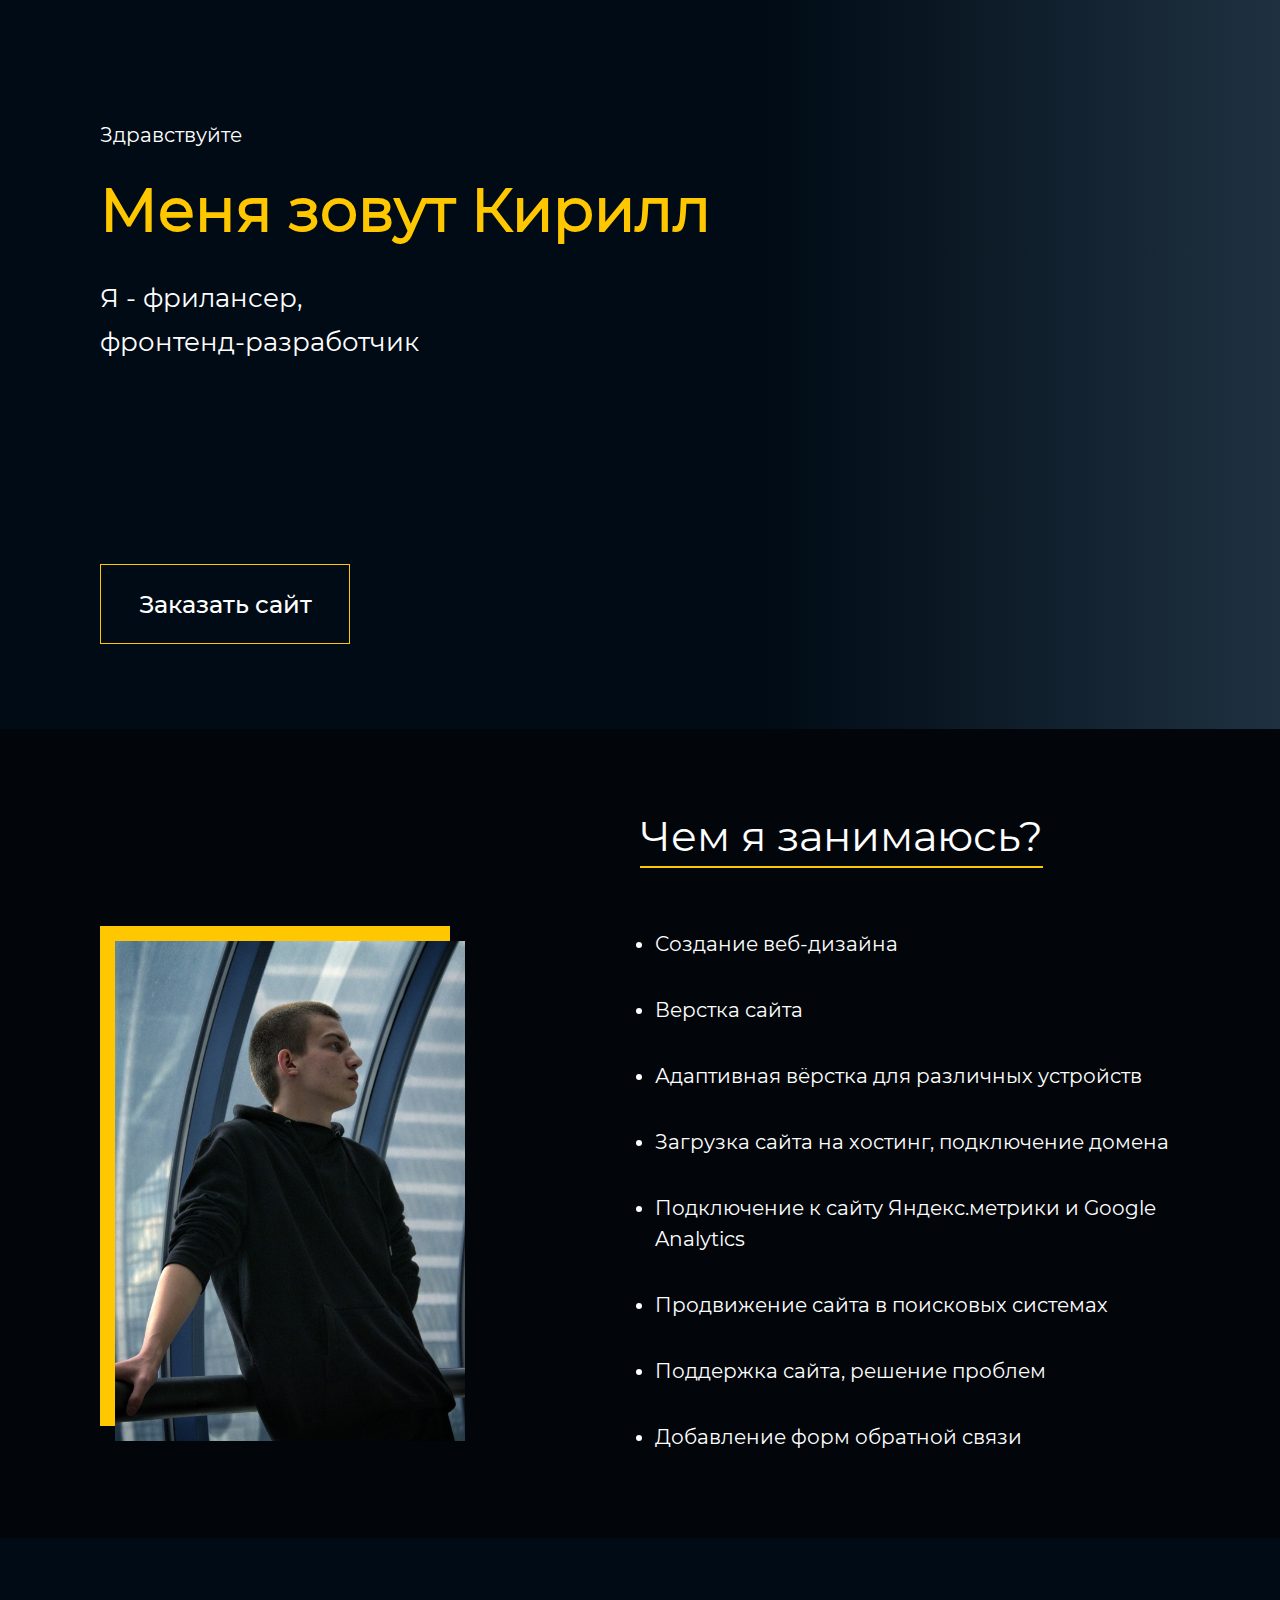
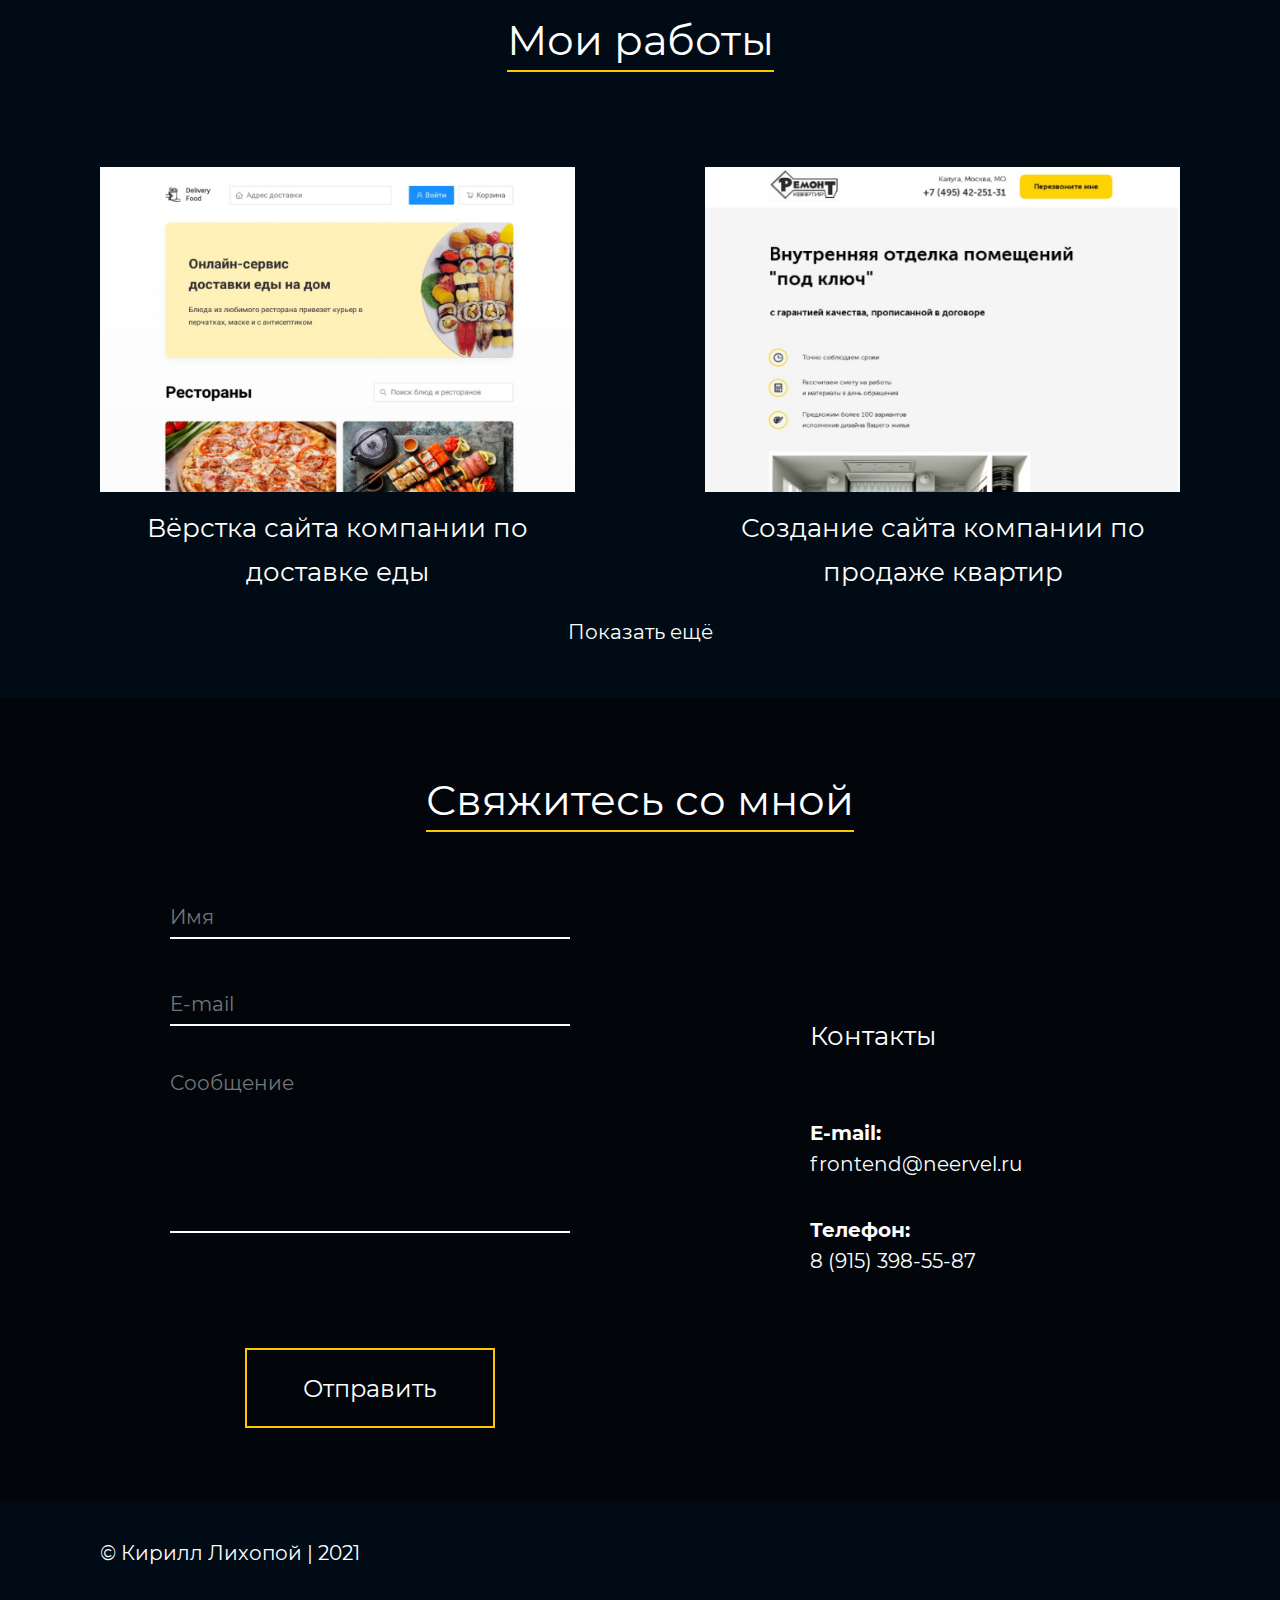
==== commit 02de1a01: "fix text" ====
--- a/index.html
+++ b/index.html
@@ -54,7 +54,7 @@
             <li class="skills-list__item text">Создание веб-дизайна</li>
             <li class="skills-list__item text">Верстка сайта</li>
             <li class="skills-list__item text">Адаптивная вёрстка для различных устройств</li>
-            <li class="skills-list__item text">Загрузка сайта на хостинг<, подключение домена/li>
+            <li class="skills-list__item text">Загрузка сайта на хостинг, подключение домена</li>
             <li class="skills-list__item text">Подключение к сайту Яндекс.метрики и Google Analytics</li>
             <li class="skills-list__item text">Продвижение сайта в поисковых системах</li>
             <li class="skills-list__item text">Поддержка сайта, решение проблем</li>
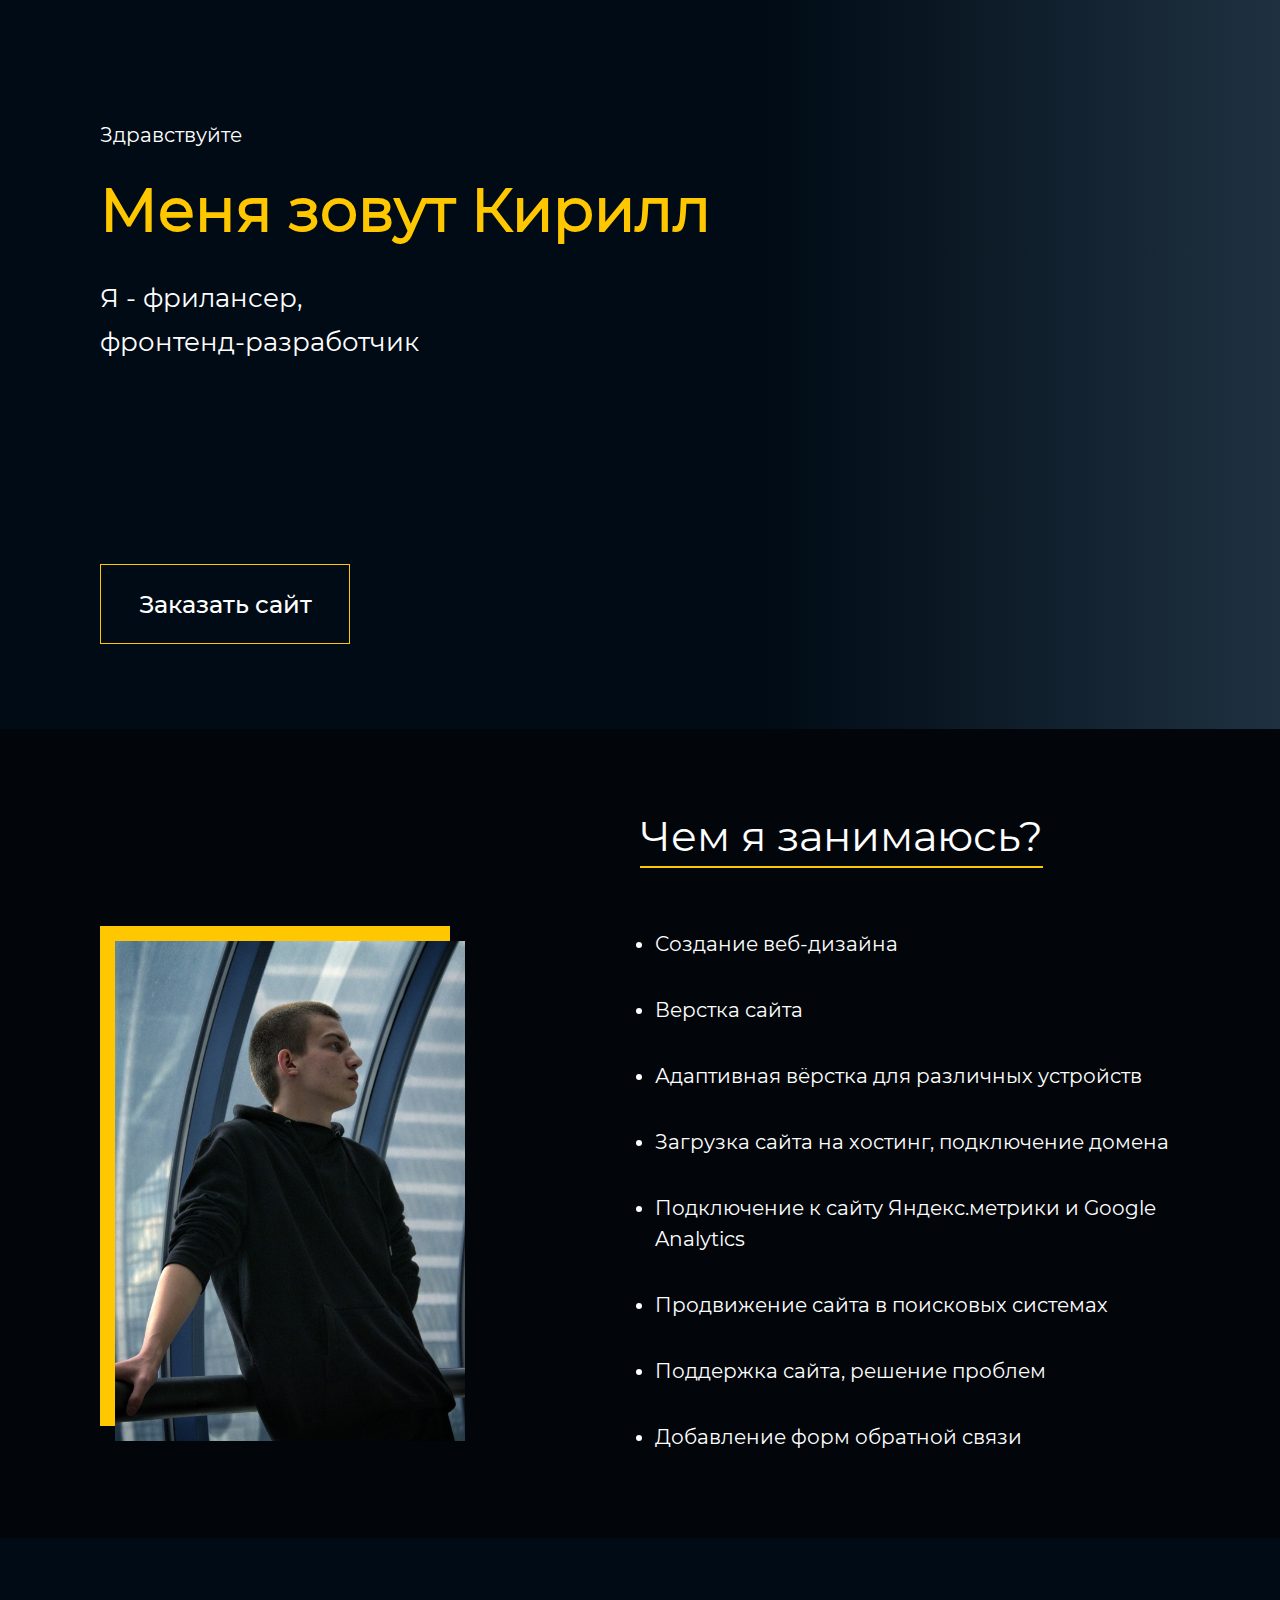
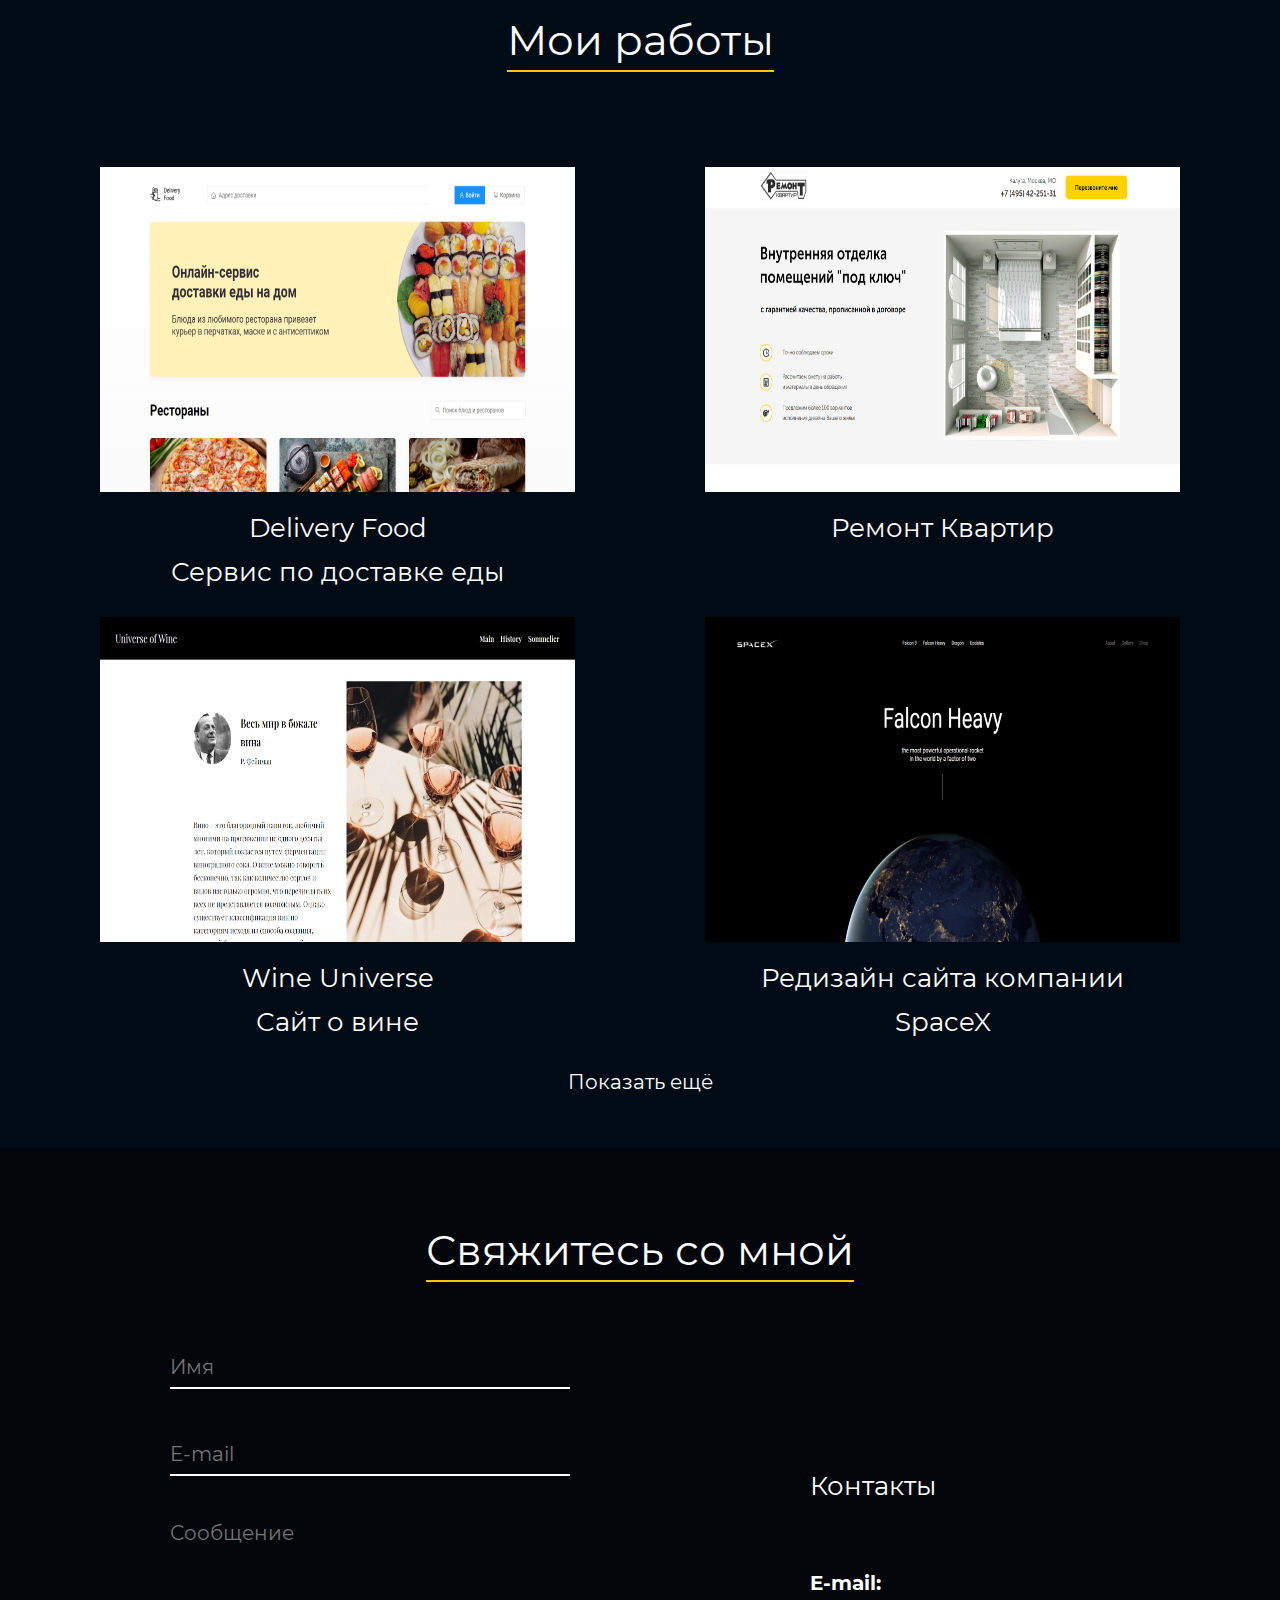
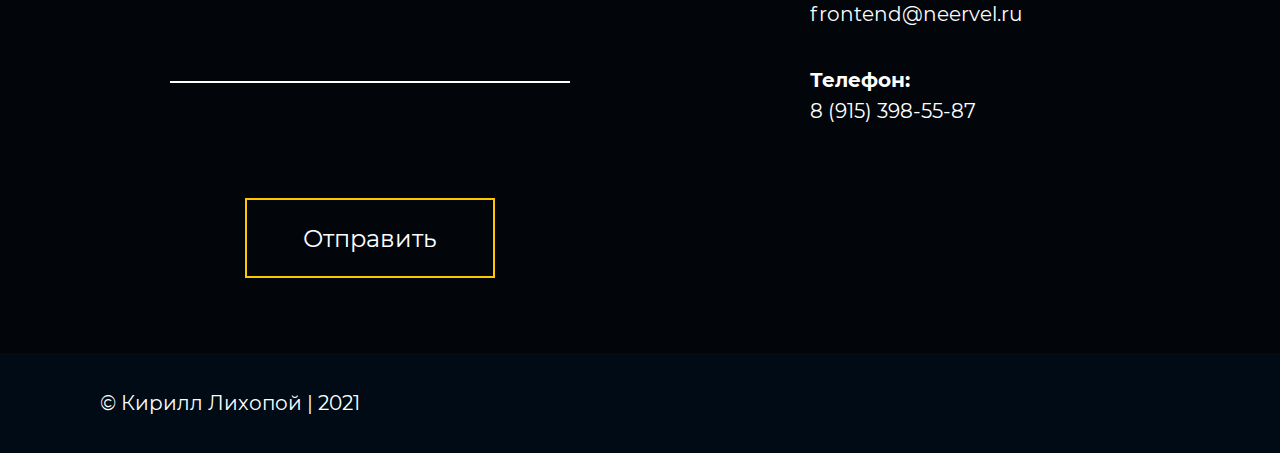
==== commit 60709d4f: "change work's cards" ====
--- a/index.html
+++ b/index.html
@@ -13,7 +13,6 @@
     (function(m,e,t,r,i,k,a){m[i]=m[i]||function(){(m[i].a=m[i].a||[]).push(arguments)};
     m[i].l=1*new Date();k=e.createElement(t),a=e.getElementsByTagName(t)[0],k.async=1,k.src=r,a.parentNode.insertBefore(k,a)})
     (window, document, "script", "https://mc.yandex.ru/metrika/tag.js", "ym");
-
     ym(68700280, "init", {
           clickmap:true,
           trackLinks:true,
@@ -73,52 +72,71 @@
           <div id="card" class="works-card">
             <div id="cardInfo" class="works-card-info hidden">
               <div class="works-card-content">
-                <p class="works-card-info__text text">Lorem ipsum dolor sit amet consectetur adipisicing elit. Inventore, iure.</p>
-                <a href="https://neervel.github.io/delivery_food/" class="works-card-info__link" target="blank">Ссылка</a>
+                <a href="https://neervel.github.io/delivery_food/" class="works-card-info__link text" target="blank">Ссылка на сайт</a>
+                <a href="https://github.com/neervel/delivery_food/" class="works-card-info__link text" target="blank">Репозиторий на Github</a>
               </div>
             </div>
-            <img src="img/card-1.jpg" alt="card-1" class="works-card__img">
-            <p class="works-card__text subtitle">Вёрстка сайта компании по доставке еды</p>
+            <img src="img/card-1.png" alt="card-1" class="works-card__img">
+            <p class="works-card__text subtitle">Delivery Food<br>Сервис по доставке еды</p>
           </div>
           <!-- /.card-1 -->
           <div class="works-card">
             <div id="cardInfo" class="works-card-info hidden">
               <div class="works-card-content">
-                <p class="works-card-info__text text">Lorem ipsum dolor sit amet consectetur adipisicing elit. Inventore, iure.</p>
-                <a href="https://neervel.github.io/web-work/" class="works-card-info__link" target="blank">Ссылка</a>
+                <a href="https://neervel.github.io/web-work/" class="works-card-info__link text" target="blank">Ссылка на сайт</a>
+                <a href="https://github.com/neervel/web-work/" class="works-card-info__link text" target="blank">Репозиторий на Github</a>
               </div>
             </div>
-            <img src="img/card-2.jpg" alt="card-2" class="works-card__img">
-            <p class="works-card__text subtitle">Создание сайта компании по продаже квартир</p>
+            <img src="img/card-2.png" alt="card-2" class="works-card__img">
+            <p class="works-card__text subtitle">Ремонт Квартир</p>
           </div>
           <!-- /.card-2 -->
+          <div id="card" class="works-card">
+            <div id="cardInfo" class="works-card-info hidden">
+              <div class="works-card-content">
+                <a href="https://neervel.github.io/wine_universe/" class="works-card-info__link text" target="blank">Ссылка на сайт</a>
+                <a href="https://github.com/neervel/wine_universe/" class="works-card-info__link text" target="blank">Репозиторий на Github</a>
+              </div>
+            </div>
+            <img src="img/card-3.png" alt="card-3" class="works-card__img">
+            <p class="works-card__text subtitle">Wine Universe<br>Сайт о вине</p>
+          </div>
+          <!-- /.card-3 -->
+          <div id="card" class="works-card last">
+            <div id="cardInfo" class="works-card-info hidden">
+              <div class="works-card-content">
+                <a href="https://neervel.github.io/spacexyz/" class="works-card-info__link text" target="blank">Ссылка на сайт</a>
+                <a href="https://github.com/neervel/spacexyz/" class="works-card-info__link text" target="blank">Репозиторий на Github</a>
+              </div>
+            </div>
+            <img src="img/card-4.png" alt="card-4" class="works-card__img">
+            <p class="works-card__text subtitle">Редизайн сайта компании SpaceX</p>
+          </div>
         </div>
-        
+        <!-- /.card-4 -->
         <div id="hiddenCards" class="works-hidden">
           <div class="works-hidden-block">
-            <div id="card" class="works-card">
-              <div id="cardInfo" class="works-card-info hidden">
-                <div class="works-card-content">
-                  <p class="works-card-info__text text">Lorem ipsum dolor sit amet consectetur adipisicing elit. Inventore, iure.</p>
-                  <a href="https://neervel.github.io/wine_universe/" class="works-card-info__link" target="blank">Ссылка</a>
-                </div>
-              </div>
-              <img src="img/card-3.jpg" alt="card-3" class="works-card__img">
-              <p class="works-card__text subtitle">Вёрстка сайта на тематику вина</p>
-            </div>
-            <!-- /.card-3 -->
             <div id="card" class="works-card last">
               <div id="cardInfo" class="works-card-info hidden">
                 <div class="works-card-content">
-                  <p class="works-card-info__text text">Lorem ipsum dolor sit amet consectetur adipisicing elit. Inventore, iure.</p>
-                  <a href="https://neervel.github.io/spacexyz/" class="works-card-info__link" target="blank">Ссылка</a>
+                  <a href="https://neervel.github.io/indicorp/" class="works-card-info__link text" target="blank">Ссылка на сайт</a>
+                  <a href="https://github.com/neervel/indicorp/" class="works-card-info__link text" target="blank">Репозиторий на Github</a>
                 </div>
               </div>
-              <img src="img/card-4.jpg" alt="card-4" class="works-card__img">
-              <p class="works-card__text subtitle">Редизайн сайта компании SpaceX</p>
+              <img src="img/card-5.png" alt="card-5" class="works-card__img">
+              <p class="works-card__text subtitle">Сайт компании Indicorp</p>
+            </div>
+            <div id="card" class="works-card last">
+              <div id="cardInfo" class="works-card-info hidden">
+                <div class="works-card-content">
+                  <a href="https://neervel.github.io/indicorp/" class="works-card-info__link text" target="blank">Ссылка на сайт</a>
+                  <a href="https://github.com/neervel/indicorp/" class="works-card-info__link text" target="blank">Репозиторий на Github</a>
+                </div>
+              </div>
+              <img src="img/card-6.png" alt="card-6" class="works-card__img">
+              <p class="works-card__text subtitle">Camelia<br>Компания по производству косметических терок</p>
             </div>
           </div>
-          <!-- /.card-4 -->
         </div>
         <p id="showMore" class="works__more text">Показать ещё</p>
       </div>
--- a/css/style.css
+++ b/css/style.css
@@ -24,8 +24,7 @@
 }
 
 body {
-  -webkit-box-sizing: border-box;
-          box-sizing: border-box;
+  box-sizing: border-box;
   color: #ffffff;
   font-family: Montserrat, sans-serif;
   cursor: default;
@@ -121,28 +120,20 @@
 .footer {
   background-color: #000B15;
   height: 100px;
-  display: -webkit-box;
-  display: -ms-flexbox;
   display: flex;
-  -webkit-box-align: center;
-      -ms-flex-align: center;
-          align-items: center;
-  -webkit-box-pack: justify;
-      -ms-flex-pack: justify;
-          justify-content: space-between;
+  align-items: center;
+  justify-content: space-between;
 }
 
 .hidden {
   opacity: 0;
   visibility: hidden;
-  -webkit-transition: .2s;
   transition: .2s;
 }
 
 .visible {
   opacity: 1;
   visibility: visible;
-  -webkit-transition: 0.2s;
   transition: 0.2s;
 }
 
@@ -248,20 +239,13 @@
 
 .hero {
   background-color: #000B15;
-  background: -webkit-gradient(linear, left top, right top, color-stop(60%, #000B15), to(#1F3141));
   background: linear-gradient(90deg, #000B15 60%, #1F3141 100%);
 }
 
 .hero-block {
-  display: -webkit-box;
-  display: -ms-flexbox;
   display: flex;
-  -webkit-box-align: center;
-      -ms-flex-align: center;
-          align-items: center;
-  -webkit-box-pack: justify;
-      -ms-flex-pack: justify;
-          justify-content: space-between;
+  align-items: center;
+  justify-content: space-between;
   background: url(../img/me.png);
   background-size: contain;
   background-size: 600px;
@@ -296,7 +280,6 @@
   background-color: rgba(0, 0, 0, 0);
   color: #ffffff;
   font-family: Montserrat-Medium, sans-serif;
-  -webkit-transition: 0.3s;
   transition: 0.3s;
   border: 1px solid #FFC700;
 }
@@ -306,7 +289,6 @@
   color: #000000;
   border: 2px solid #FFC700;
   font-family: Montserrat-Medium, sans-serif;
-  -webkit-transition: 0.3s;
   transition: 0.3s;
 }
 
@@ -316,7 +298,6 @@
   background-color: rgba(0, 0, 0, 0);
   color: #ffffff;
   font-family: Montserrat-Medium, sans-serif;
-  -webkit-transition: 0.3s;
   transition: 0.3s;
   display: inline-block;
   position: relative;
@@ -330,7 +311,6 @@
   background-color: #ffffff;
   left: 0;
   bottom: -5px;
-  -webkit-transition: 0.2s;
   transition: 0.2s;
 }
 
@@ -407,8 +387,7 @@
     background-color: rgba(0, 0, 0, 0);
     border: 1px solid #FFC700;
     color: #ffffff;
-    -webkit-transform: none;
-            transform: none;
+    transform: none;
   }
   .hero__works {
     display: none;
@@ -439,15 +418,9 @@
 }
 
 .skills-block {
-  display: -webkit-box;
-  display: -ms-flexbox;
   display: flex;
-  -webkit-box-align: center;
-      -ms-flex-align: center;
-          align-items: center;
-  -webkit-box-pack: justify;
-      -ms-flex-pack: justify;
-          justify-content: space-between;
+  align-items: center;
+  justify-content: space-between;
 }
 
 .skills-img {
@@ -469,7 +442,6 @@
   left: -15px;
   bottom: 15px;
   background-color: #FFC700;
-  -webkit-transition: 0.2s;
   transition: 0.2s;
 }
 
@@ -489,8 +461,7 @@
 .skills-text {
   margin-top: 80px;
   margin-bottom: 50px;
-  -ms-flex-preferred-size: 50%;
-      flex-basis: 50%;
+  flex-basis: 50%;
 }
 
 .skills__title {
@@ -509,8 +480,7 @@
 
 @media (max-width: 1200px) {
   .skills-text {
-    -ms-flex-preferred-size: 50%;
-        flex-basis: 50%;
+    flex-basis: 50%;
   }
   .skills-list {
     max-width: 400px;
@@ -575,8 +545,7 @@
   .skills-text {
     margin: 0 auto;
     max-width: 350px;
-    -ms-flex-preferred-size: 100%;
-        flex-basis: 100%;
+    flex-basis: 100%;
     margin-top: 25px;
     margin-bottom: 25px;
     text-align: center;
@@ -600,22 +569,11 @@
 }
 
 .works-block {
-  display: -webkit-box;
-  display: -ms-flexbox;
   display: flex;
-  -webkit-box-align: center;
-      -ms-flex-align: center;
-          align-items: center;
-  -webkit-box-pack: justify;
-      -ms-flex-pack: justify;
-          justify-content: space-between;
-  -webkit-box-orient: vertical;
-  -webkit-box-direction: normal;
-      -ms-flex-flow: column;
-          flex-flow: column;
-  -webkit-box-pack: center;
-      -ms-flex-pack: center;
-          justify-content: center;
+  align-items: center;
+  justify-content: space-between;
+  flex-flow: column;
+  justify-content: center;
   padding-top: 75px;
   padding-bottom: 50px;
 }
@@ -630,32 +588,18 @@
 }
 
 .works-hidden-block {
-  display: -webkit-box;
-  display: -ms-flexbox;
   display: flex;
-  -webkit-box-align: center;
-      -ms-flex-align: center;
-          align-items: center;
-  -webkit-box-pack: justify;
-      -ms-flex-pack: justify;
-          justify-content: space-between;
-  -ms-flex-wrap: wrap;
-      flex-wrap: wrap;
+  align-items: center;
+  justify-content: space-between;
+  flex-wrap: wrap;
 }
 
 .works-card {
   width: 570px;
-  height: 510px;
+  height: 392px;
   margin-bottom: 50px;
-  -webkit-transition: -webkit-transform 0.2s linear;
-  transition: -webkit-transform 0.2s linear;
   transition: transform 0.2s linear;
-  transition: transform 0.2s linear, -webkit-transform 0.2s linear;
   position: relative;
-}
-
-.works-card:hover {
-  cursor: pointer;
 }
 
 .works-card:nth-child(odd) {
@@ -663,7 +607,7 @@
 }
 
 .works-card__img {
-  height: 400px;
+  height: 282px;
   width: 570px;
 }
 
@@ -680,12 +624,19 @@
   left: 0;
   top: 0;
   width: 100%;
-  height: 400px;
+  height: 282px;
   background-color: rgba(0, 0, 0, 0.8);
 }
 
-.works-card-info__text {
-  margin-bottom: 50px;
+.works-card-info__link {
+  margin-bottom: 30px;
+  display: block;
+  transition: .2s;
+}
+
+.works-card-info__link:hover {
+  color: #FFC700;
+  cursor: pointer;
 }
 
 .works-card-content {
@@ -693,39 +644,24 @@
 }
 
 .works-card:hover {
-  -webkit-transform: scale(1.05);
-          transform: scale(1.05);
+  transform: scale(1.05);
 }
 
 .works-cards {
   margin-top: 100px;
-  display: -webkit-box;
-  display: -ms-flexbox;
   display: flex;
-  -webkit-box-align: center;
-      -ms-flex-align: center;
-          align-items: center;
-  -webkit-box-pack: justify;
-      -ms-flex-pack: justify;
-          justify-content: space-between;
-  -ms-flex-wrap: wrap;
-      flex-wrap: wrap;
+  align-items: center;
+  justify-content: space-between;
+  flex-wrap: wrap;
   width: 100%;
 }
 
 .works-hide {
-  display: -webkit-box;
-  display: -ms-flexbox;
   display: flex;
-  -webkit-box-align: center;
-      -ms-flex-align: center;
-          align-items: center;
-  -webkit-box-pack: justify;
-      -ms-flex-pack: justify;
-          justify-content: space-between;
+  align-items: center;
+  justify-content: space-between;
   width: 100%;
-  -ms-flex-wrap: wrap;
-      flex-wrap: wrap;
+  flex-wrap: wrap;
 }
 
 .works__more {
@@ -778,18 +714,10 @@
     padding-bottom: 40px;
   }
   .works-hidden-block {
-    display: -webkit-box;
-    display: -ms-flexbox;
     display: flex;
-    -webkit-box-align: center;
-        -ms-flex-align: center;
-            align-items: center;
-    -webkit-box-pack: justify;
-        -ms-flex-pack: justify;
-            justify-content: space-between;
-    -webkit-box-pack: center;
-        -ms-flex-pack: center;
-            justify-content: center;
+    align-items: center;
+    justify-content: space-between;
+    justify-content: center;
   }
   .works-card {
     width: 575px;
@@ -810,10 +738,7 @@
   }
   .works-cards {
     margin-top: 75px;
-    -webkit-box-orient: vertical;
-    -webkit-box-direction: normal;
-        -ms-flex-flow: column;
-            flex-flow: column;
+    flex-flow: column;
   }
 }
 
@@ -887,19 +812,10 @@
 
 .contacts-block {
   padding: 75px 0;
-  display: -webkit-box;
-  display: -ms-flexbox;
   display: flex;
-  -webkit-box-align: center;
-      -ms-flex-align: center;
-          align-items: center;
-  -webkit-box-pack: justify;
-      -ms-flex-pack: justify;
-          justify-content: space-between;
-  -webkit-box-orient: vertical;
-  -webkit-box-direction: normal;
-      -ms-flex-flow: column;
-          flex-flow: column;
+  align-items: center;
+  justify-content: space-between;
+  flex-flow: column;
 }
 
 .contacts__title {
@@ -907,39 +823,20 @@
 }
 
 .contacts-main {
-  display: -webkit-box;
-  display: -ms-flexbox;
   display: flex;
-  -webkit-box-align: center;
-      -ms-flex-align: center;
-          align-items: center;
-  -webkit-box-pack: justify;
-      -ms-flex-pack: justify;
-          justify-content: space-between;
-  -webkit-box-pack: center;
-      -ms-flex-pack: center;
-          justify-content: center;
+  align-items: center;
+  justify-content: space-between;
+  justify-content: center;
   width: 100%;
-  -ms-flex-wrap: wrap;
-      flex-wrap: wrap;
+  flex-wrap: wrap;
 }
 
 .contacts-form {
-  display: -webkit-box;
-  display: -ms-flexbox;
   display: flex;
-  -webkit-box-align: center;
-      -ms-flex-align: center;
-          align-items: center;
-  -webkit-box-pack: justify;
-      -ms-flex-pack: justify;
-          justify-content: space-between;
-  -webkit-box-orient: vertical;
-  -webkit-box-direction: normal;
-      -ms-flex-flow: column;
-          flex-flow: column;
-  -ms-flex-preferred-size: 50%;
-      flex-basis: 50%;
+  align-items: center;
+  justify-content: space-between;
+  flex-flow: column;
+  flex-basis: 50%;
 }
 
 .contacts-form__name, .contacts-form__mail, .contacts-form__msg {
@@ -954,7 +851,6 @@
   background-color: rgba(0, 0, 0, 0);
   border: none;
   border-bottom: 2px solid #ffffff;
-  -webkit-transition: border-color 0.2s linear;
   transition: border-color 0.2s linear;
 }
 
@@ -978,7 +874,6 @@
   background-color: rgba(0, 0, 0, 0);
   border: 2px solid #FFC700;
   color: #ffffff;
-  -webkit-transition: 0.3s;
   transition: 0.3s;
 }
 
@@ -988,32 +883,21 @@
 }
 
 .contacts-form__button:active {
-  -webkit-transform: scale(0.95);
-          transform: scale(0.95);
+  transform: scale(0.95);
 }
 
 .contacts-text {
-  -ms-flex-preferred-size: 50%;
-      flex-basis: 50%;
+  flex-basis: 50%;
   height: 100%;
   width: 100%;
 }
 
 .contacts-text-main {
   margin: 0 auto;
-  display: -webkit-box;
-  display: -ms-flexbox;
   display: flex;
-  -webkit-box-align: center;
-      -ms-flex-align: center;
-          align-items: center;
-  -webkit-box-pack: justify;
-      -ms-flex-pack: justify;
-          justify-content: space-between;
-  -webkit-box-orient: vertical;
-  -webkit-box-direction: normal;
-      -ms-flex-flow: column;
-          flex-flow: column;
+  align-items: center;
+  justify-content: space-between;
+  flex-flow: column;
 }
 
 .contacts-text__title {
@@ -1027,7 +911,6 @@
 }
 
 .contacts-text-email__text, .contacts-text-phone__text {
-  -webkit-transition: .2s;
   transition: .2s;
 }
 
@@ -1044,36 +927,24 @@
     padding: 40px 0;
   }
   .contacts-main {
-    -webkit-box-orient: vertical;
-    -webkit-box-direction: normal;
-        -ms-flex-flow: column;
-            flex-flow: column;
+    flex-flow: column;
   }
   .contacts-text {
     margin-top: 50px;
-    -ms-flex-preferred-size: 100%;
-        flex-basis: 100%;
+    flex-basis: 100%;
   }
   .contacts-text-main {
-    -webkit-box-orient: horizontal;
-    -webkit-box-direction: normal;
-        -ms-flex-flow: row;
-            flex-flow: row;
-    -ms-flex-wrap: wrap;
-        flex-wrap: wrap;
-    -webkit-box-pack: center;
-        -ms-flex-pack: center;
-            justify-content: center;
+    flex-flow: row;
+    flex-wrap: wrap;
+    justify-content: center;
   }
   .contacts-text__title {
     margin-bottom: 30px;
-    -ms-flex-preferred-size: 100%;
-        flex-basis: 100%;
+    flex-basis: 100%;
     text-align: center;
   }
   .contacts-text-phone, .contacts-text-email {
-    -ms-flex-preferred-size: 50%;
-        flex-basis: 50%;
+    flex-basis: 50%;
     text-align: center;
   }
   .contacts-text__email {
@@ -1087,8 +958,7 @@
   }
   .contacts-form {
     width: 100%;
-    -ms-flex-preferred-size: 100%;
-        flex-basis: 100%;
+    flex-basis: 100%;
   }
   .contacts-form__name, .contacts-form__mail, .contacts-form__msg {
     width: 80%;
@@ -1104,8 +974,7 @@
 
 @media (max-width: 460px) {
   .contacts-text-phone, .contacts-text-email {
-    -ms-flex-preferred-size: 100%;
-        flex-basis: 100%;
+    flex-basis: 100%;
   }
 }
 
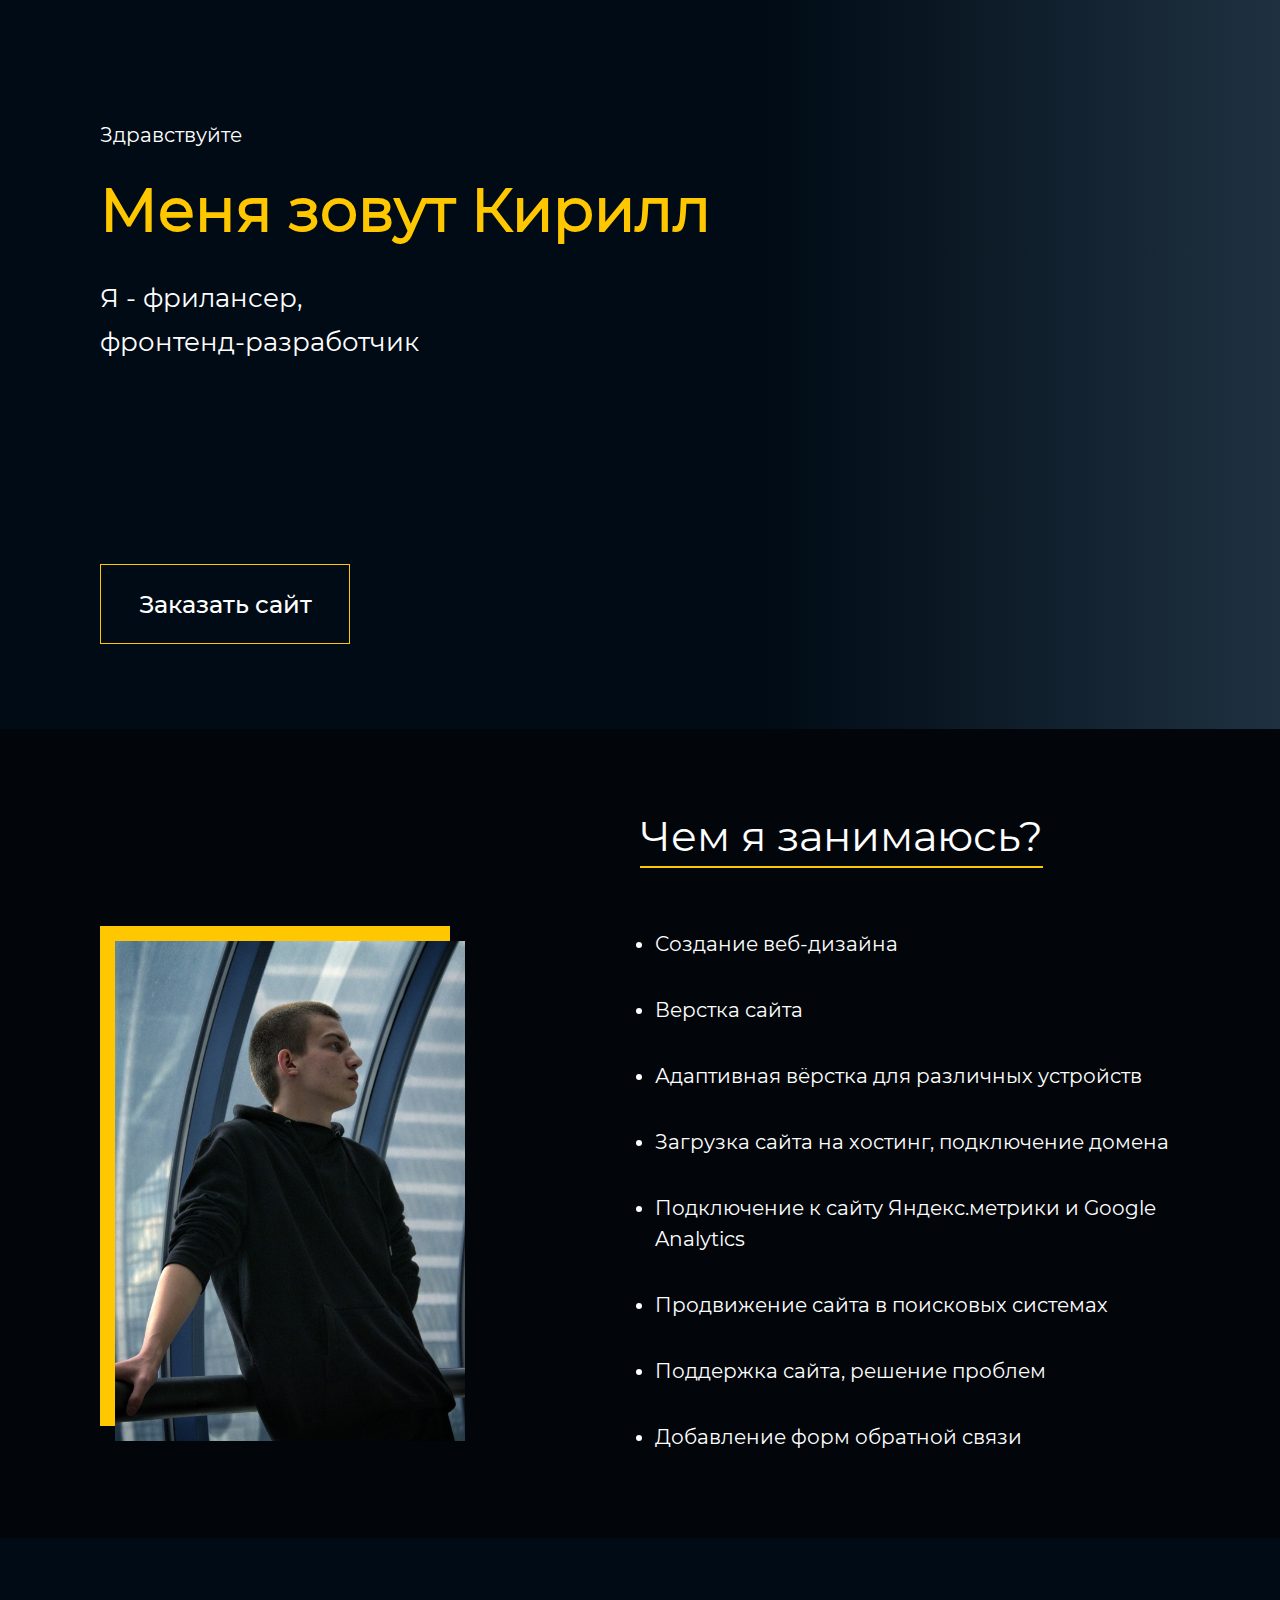
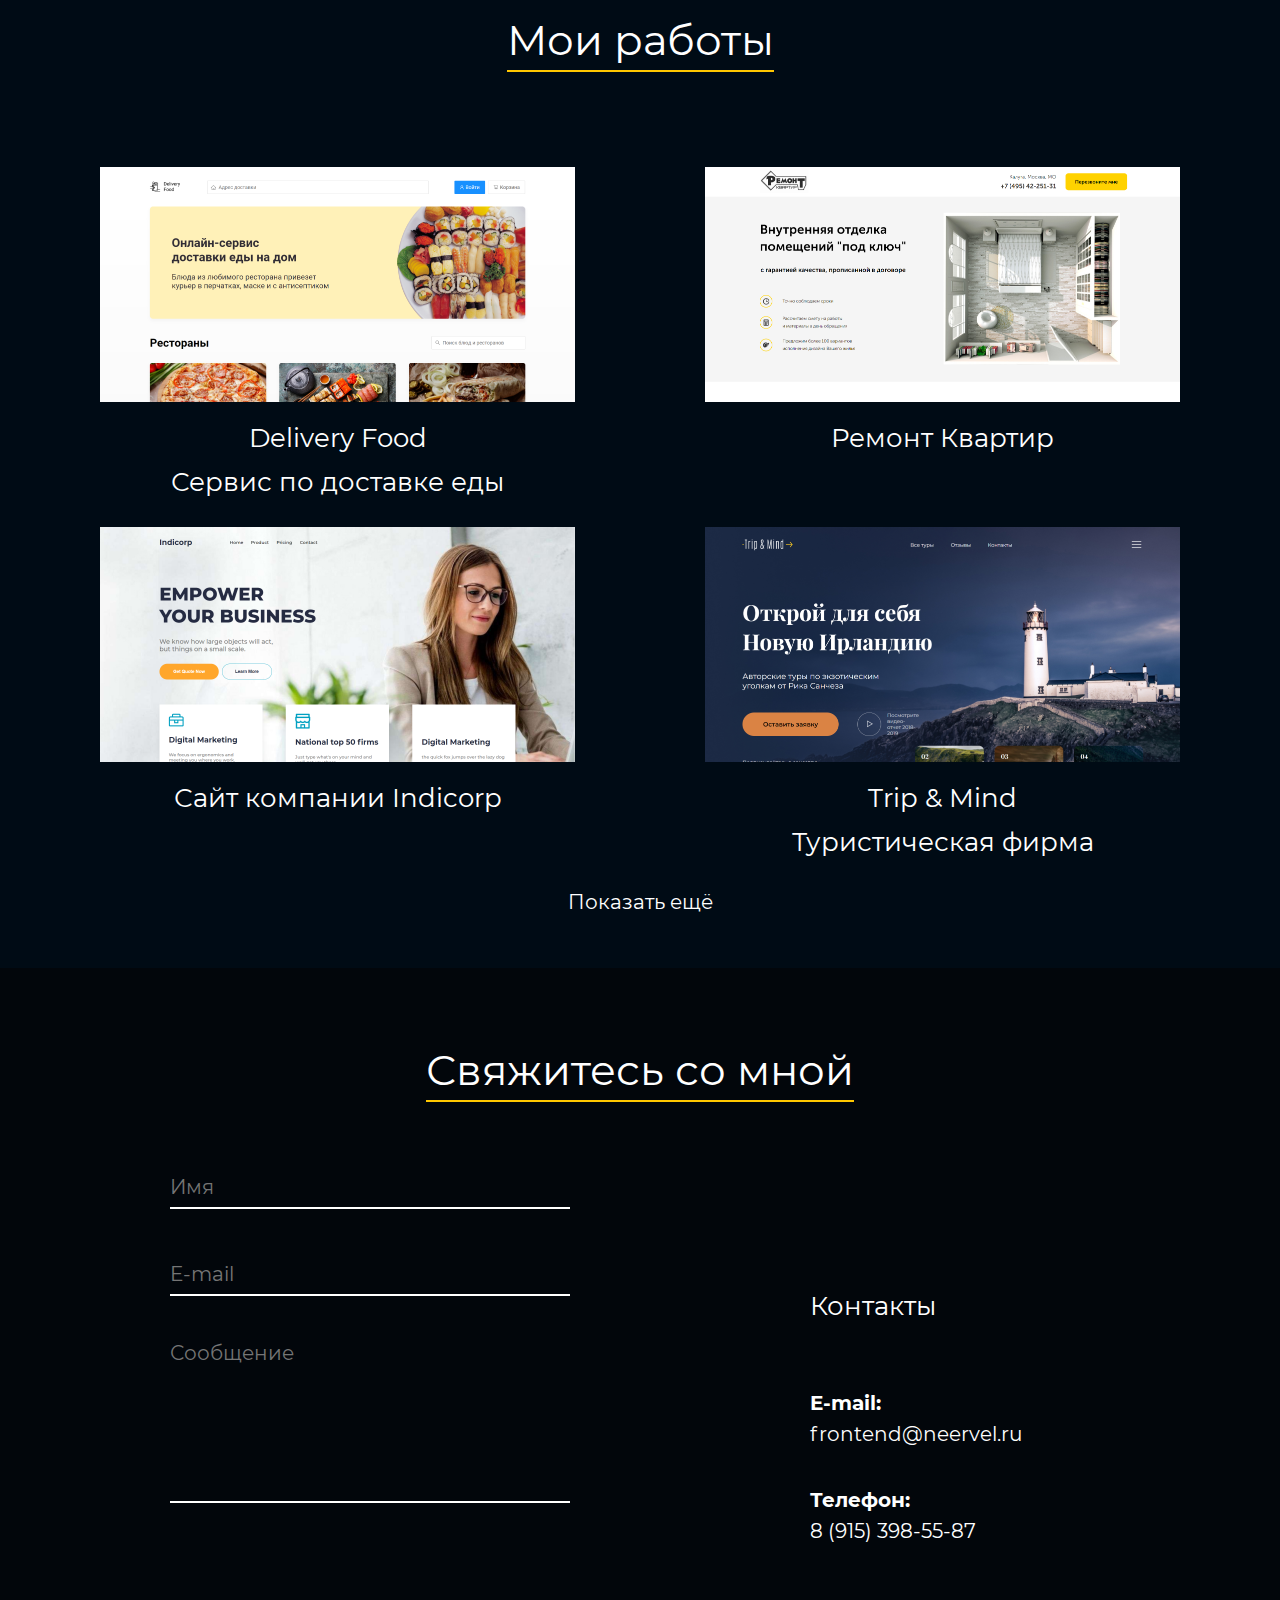
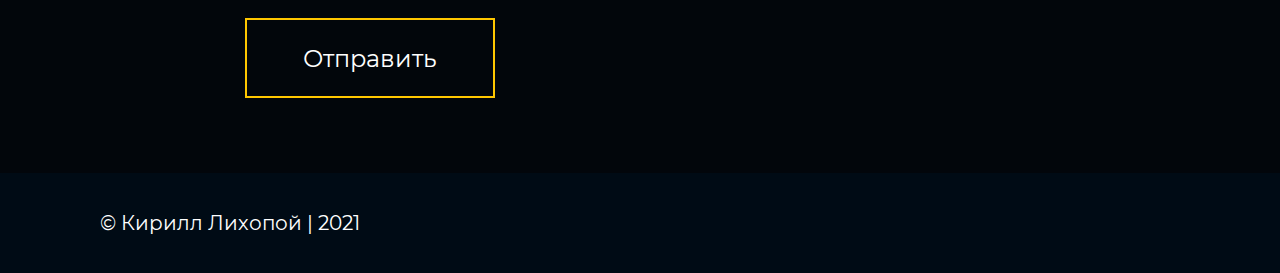
==== commit 020643be: "add work" ====
--- a/index.html
+++ b/index.html
@@ -94,60 +94,61 @@
           <div id="card" class="works-card">
             <div id="cardInfo" class="works-card-info hidden">
               <div class="works-card-content">
-                <a href="https://neervel.github.io/wine_universe/" class="works-card-info__link text" target="blank">Ссылка на сайт</a>
-                <a href="https://github.com/neervel/wine_universe/" class="works-card-info__link text" target="blank">Репозиторий на Github</a>
+                <a href="https://neervel.github.io/indicorp/" class="works-card-info__link text" target="blank">Ссылка на сайт</a>
+                <a href="https://github.com/neervel/indicorp/" class="works-card-info__link text" target="blank">Репозиторий на Github</a>
               </div>
             </div>
-            <img src="img/card-3.png" alt="card-3" class="works-card__img">
-            <p class="works-card__text subtitle">Wine Universe<br>Сайт о вине</p>
+            <img src="img/card-5.png" alt="card-5" class="works-card__img">
+            <p class="works-card__text subtitle">Сайт компании Indicorp</p>
           </div>
-          <!-- /.card-3 -->
-          <div id="card" class="works-card last">
+          <div id="card" class="works-card">
             <div id="cardInfo" class="works-card-info hidden">
               <div class="works-card-content">
-                <a href="https://neervel.github.io/spacexyz/" class="works-card-info__link text" target="blank">Ссылка на сайт</a>
-                <a href="https://github.com/neervel/spacexyz/" class="works-card-info__link text" target="blank">Репозиторий на Github</a>
+                <a href="https://neervel.github.io/tripMind/" class="works-card-info__link text" target="blank">Ссылка на сайт</a>
+                <a href="https://github.com/neervel/tripMind/" class="works-card-info__link text" target="blank">Репозиторий на Github</a>
+                <a href="https://www.behance.net/lizademyani" class="works-card-info__link text">Дизайн: Демянишина Елизавета</a>
               </div>
             </div>
-            <img src="img/card-4.png" alt="card-4" class="works-card__img">
-            <p class="works-card__text subtitle">Редизайн сайта компании SpaceX</p>
+            <img src="img/card-6.png" alt="card-5" class="works-card__img">
+            <p class="works-card__text subtitle">Trip & Mind<br>Туристическая фирма</p>
           </div>
-        </div>
-        <!-- /.card-4 -->
-        <div id="hiddenCards" class="works-hidden">
-          <div class="works-hidden-block">
-            <div id="card" class="works-card last">
-              <div id="cardInfo" class="works-card-info hidden">
-                <div class="works-card-content">
-                  <a href="https://neervel.github.io/indicorp/" class="works-card-info__link text" target="blank">Ссылка на сайт</a>
-                  <a href="https://github.com/neervel/indicorp/" class="works-card-info__link text" target="blank">Репозиторий на Github</a>
+          <div id="hiddenCards" class="works-hidden">
+            <div class="works-hidden-block">
+              <div id="card" class="works-card">
+                <div id="cardInfo" class="works-card-info hidden">
+                  <div class="works-card-content">
+                    <a href="https://neervel.github.io/wine_universe/" class="works-card-info__link text" target="blank">Ссылка на сайт</a>
+                    <a href="https://github.com/neervel/wine_universe/" class="works-card-info__link text" target="blank">Репозиторий на Github</a>
+                  </div>
                 </div>
+                <img src="img/card-3.png" alt="card-3" class="works-card__img">
+                <p class="works-card__text subtitle">Wine Universe<br>Сайт о вине</p>
               </div>
-              <img src="img/card-5.png" alt="card-5" class="works-card__img">
-              <p class="works-card__text subtitle">Сайт компании Indicorp</p>
+              <!-- /.card-3 -->
+              <div id="card" class="works-card">
+                <div id="cardInfo" class="works-card-info hidden">
+                  <div class="works-card-content">
+                    <a href="https://neervel.github.io/spacexyz/" class="works-card-info__link text" target="blank">Ссылка на сайт</a>
+                    <a href="https://github.com/neervel/spacexyz/" class="works-card-info__link text" target="blank">Репозиторий на Github</a>
+                  </div>
+                </div>
+                <img src="img/card-4.png" alt="card-4" class="works-card__img">
+                <p class="works-card__text subtitle">Редизайн сайта компании SpaceX</p>
+              </div>
             </div>
-            <div id="card" class="works-card last">
-              <div id="cardInfo" class="works-card-info hidden">
-                <div class="works-card-content">
-                  <a href="https://neervel.github.io/indicorp/" class="works-card-info__link text" target="blank">Ссылка на сайт</a>
-                  <a href="https://github.com/neervel/indicorp/" class="works-card-info__link text" target="blank">Репозиторий на Github</a>
-                </div>
-              </div>
-              <img src="img/card-6.png" alt="card-6" class="works-card__img">
-              <p class="works-card__text subtitle">Camelia<br>Компания по производству косметических терок</p>
+            <!-- /.card-4 -->
             </div>
           </div>
+          <p id="showMore" class="works__more text">Показать ещё</p>
         </div>
-        <p id="showMore" class="works__more text">Показать ещё</p>
       </div>
     </div>
-  </div>
-  <!-- /.works -->
-  <div class="contacts">
-    <div class="container">
-      <div id="contactsBlock" class="contacts-block">
-        <p class="contacts__title pre-title">Свяжитесь со мной</p>
-        <div class="contacts-main">
+    <!-- /.works -->
+    <div class="contacts">
+      <div class="container">
+        <div id="contactsBlock" class="contacts-block">
+          <p class="contacts__title pre-title">Свяжитесь со мной</p>
+          <div class="contacts-main">
           <form action="php/mail.php" method="POST" id="form" class="contacts-form">
             <input name="name" id="nameInput" type="text" placeholder="Имя" class="contacts-form__name">
             <input name="email" type="email" placeholder="E-mail" class="contacts-form__mail">
--- a/css/style.css
+++ b/css/style.css
@@ -640,7 +640,7 @@
 }
 
 .works-card-content {
-  padding: 50px 30px;
+  padding: 30px;
 }
 
 .works-card:hover {
@@ -675,28 +675,28 @@
 @media (max-width: 1400px) {
   .works-card {
     width: 475px;
-    height: 400px;
+    height: 310px;
   }
   .works-card__img {
-    height: 325px;
     width: 475px;
+    height: 235px;
   }
   .works-card__text {
     height: 75px;
     max-width: 450px;
   }
   .works-card-info {
-    height: 325px;
+    height: 235px;
   }
 }
 
 @media (max-width: 1200px) {
   .works-card {
     width: 400px;
-    height: 350px;
+    height: 273px;
   }
   .works-card__img {
-    height: 275px;
+    height: 198px;
     width: 400px;
   }
   .works-card__text {
@@ -704,7 +704,11 @@
     max-width: 375px;
   }
   .works-card-info {
-    height: 275px;
+    height: 198px;
+    width: 400px;
+  }
+  .works-card-content {
+    padding: 20px;
   }
 }
 
@@ -720,21 +724,21 @@
     justify-content: center;
   }
   .works-card {
-    width: 575px;
-    height: 510px;
     margin-bottom: 50px;
     margin-right: 0;
+    width: 475px;
+    height: 310px;
   }
   .works-card__img {
-    height: 400px;
-    width: 575px;
-  }
-  .works-card__text {
-    height: 100px;
-    max-width: 405px;
+    width: 475px;
+    height: 235px;
+  }
+  .works-card:nth-child(odd) {
+    margin-right: 0;
   }
   .works-card-info {
-    height: 400px;
+    width: 475px;
+    height: 235px;
   }
   .works-cards {
     margin-top: 75px;
@@ -743,21 +747,13 @@
 }
 
 @media (max-width: 860px) {
-  .works-card {
-    width: 475px;
-    height: 400px;
-  }
-  .works-card__img {
-    height: 325px;
-    width: 475px;
+  .works__title {
+    margin-bottom: 30px;
   }
   .works-card__text {
     height: 75px;
     max-width: 450px;
   }
-  .works-card-info {
-    height: 325px;
-  }
 }
 
 @media (max-width: 640px) {
@@ -766,40 +762,48 @@
   }
   .works-card {
     width: 400px;
-    height: 350px;
-    margin-bottom: 50px;
+    height: 273px;
+    margin-bottom: 30px;
   }
   .works-card__img {
-    height: 275px;
     width: 400px;
+    height: 198px;
   }
   .works-card__text {
     height: 75px;
     max-width: 375px;
   }
   .works-card-info {
-    height: 275px;
+    width: 400px;
+    height: 198px;
+  }
+  .works-card-info__link {
+    margin-bottom: 15px;
   }
 }
 
 @media (max-width: 460px) {
   .works-card {
     width: 280px;
-    height: 275px;
+    height: 213px;
   }
   .works-card__img {
-    height: 200px;
     width: 280px;
+    height: 138px;
   }
   .works-card__text {
     height: 75px;
     max-width: 250px;
   }
   .works-card-info {
-    height: 200px;
+    width: 280px;
+    height: 138px;
+  }
+  .works-card-info__link {
+    margin-bottom: 5px;
   }
   .works-card-content {
-    padding: 20px 20px;
+    padding: 15px;
   }
   .works-cards {
     margin-bottom: 50px;
